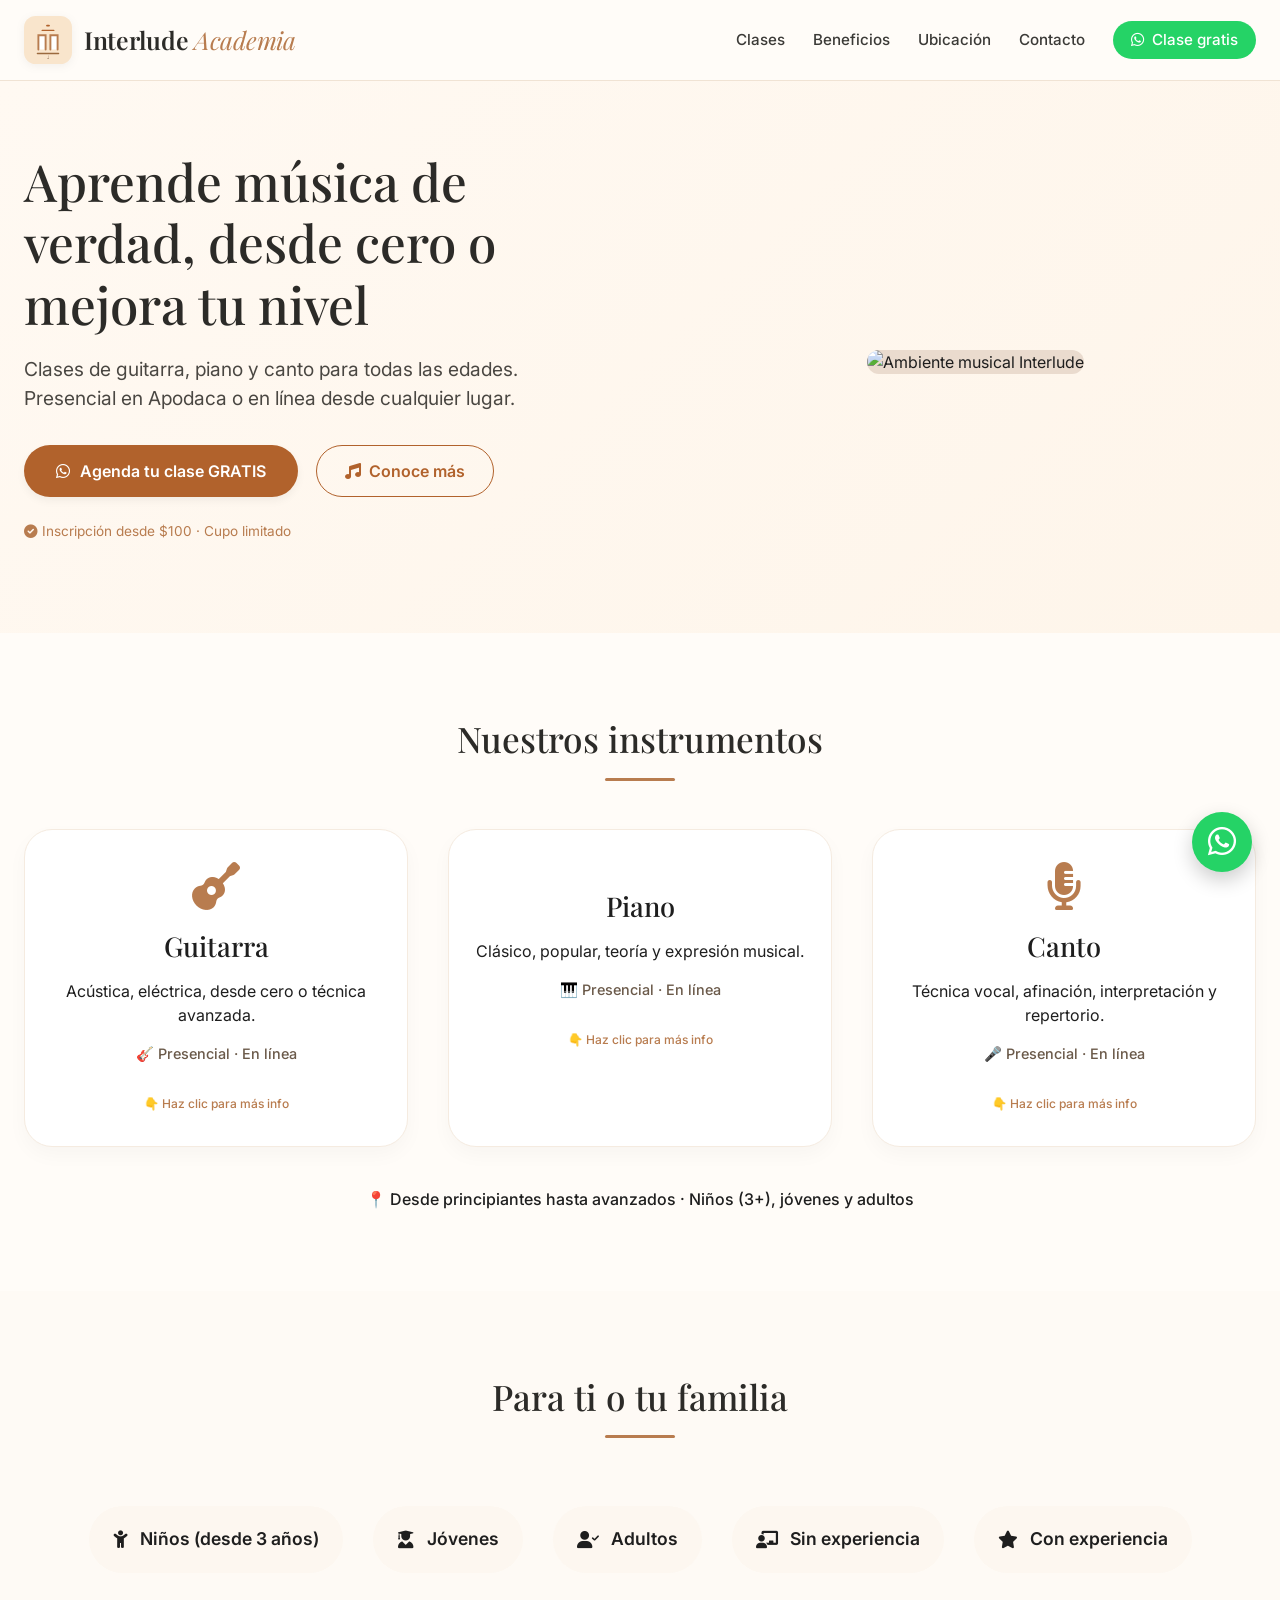
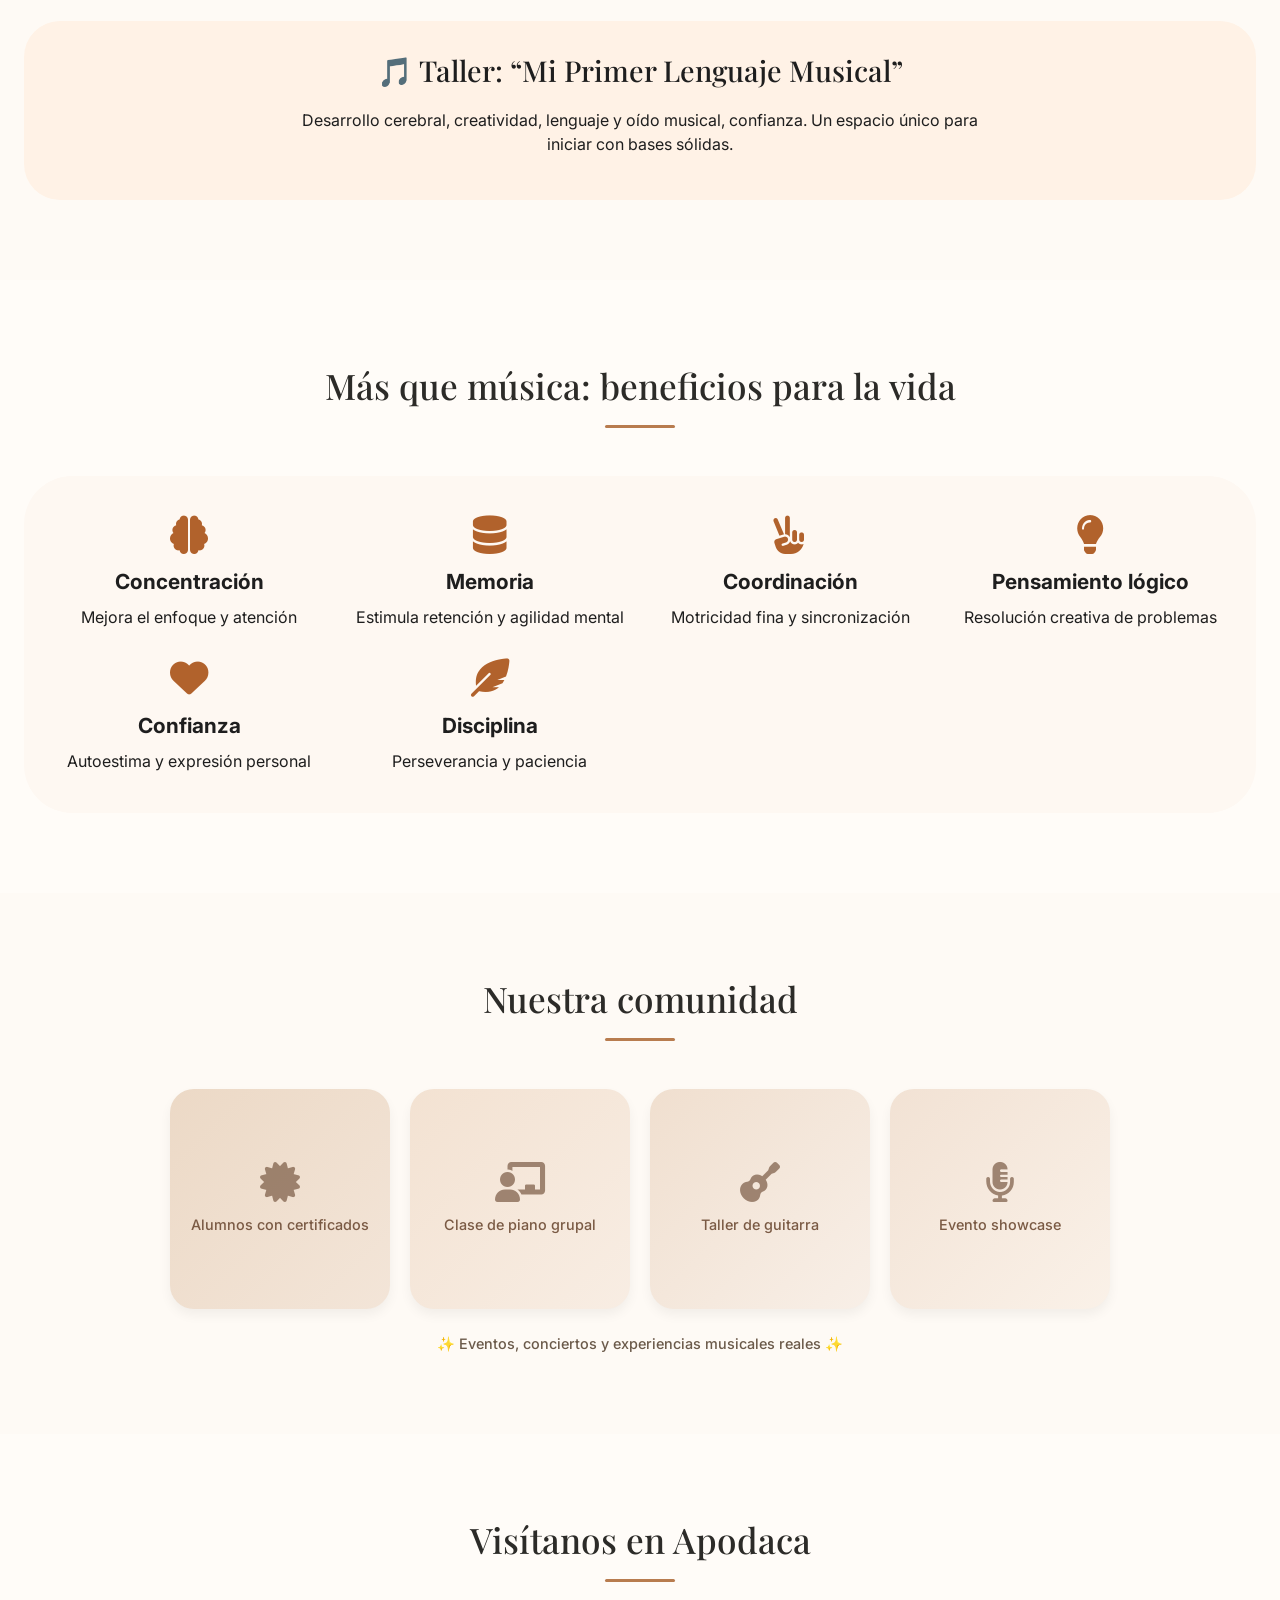
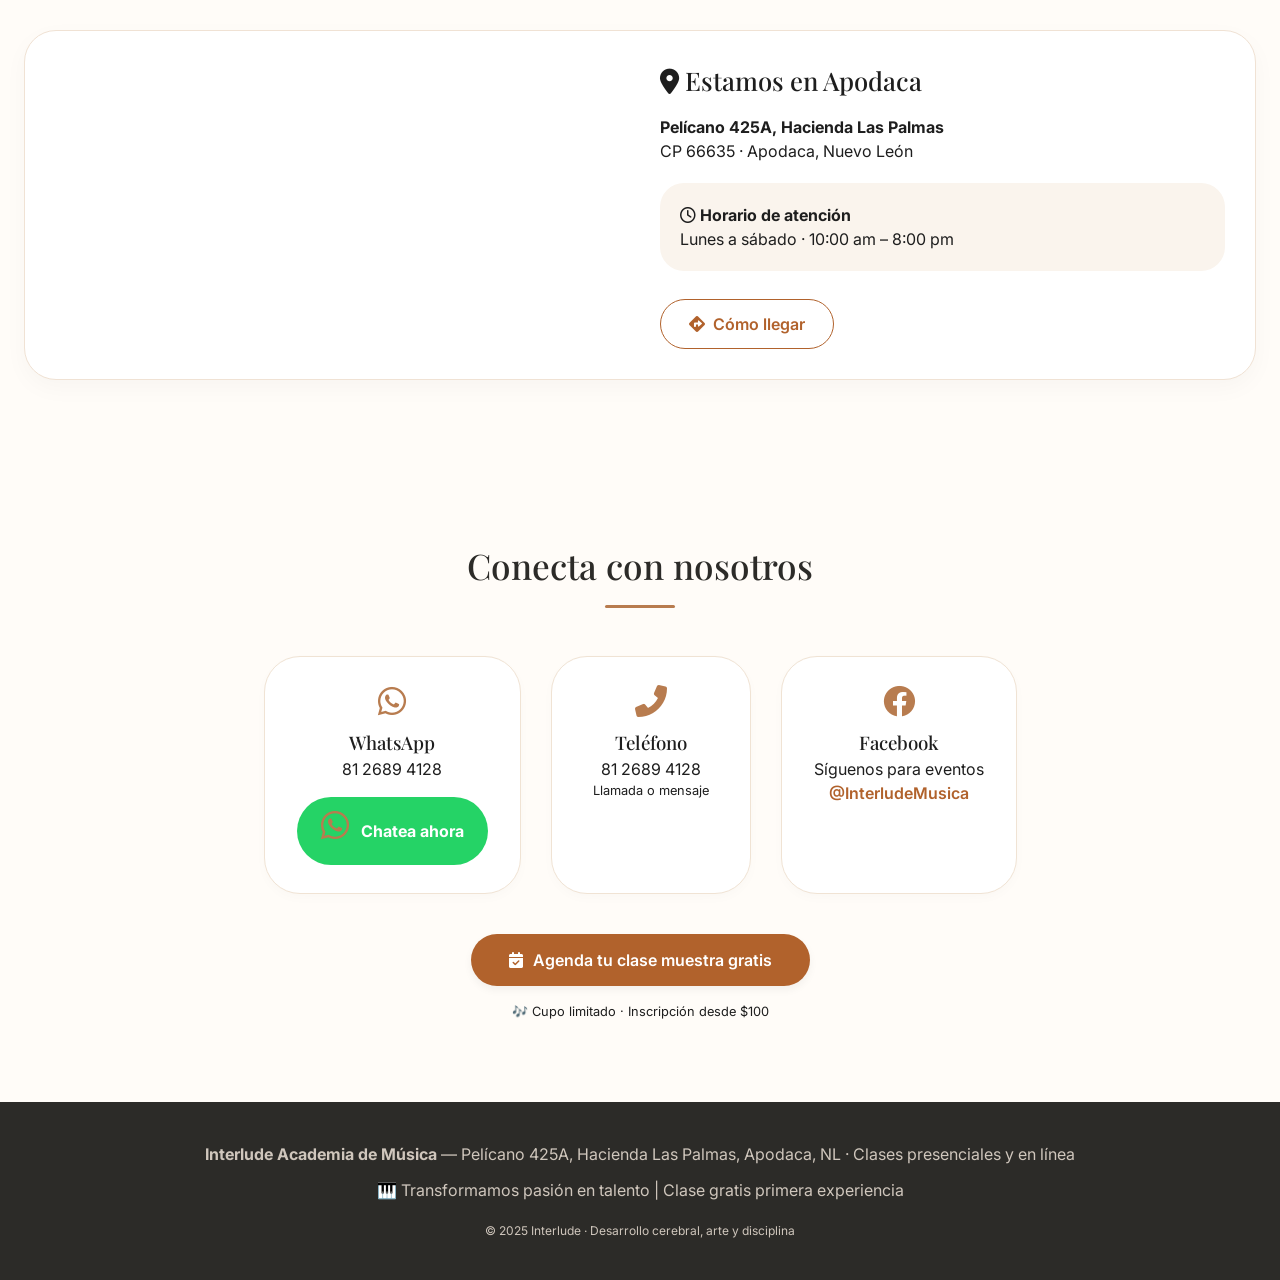
==== index.html @ 5c8a5a3d "Create index.html" ====
<!DOCTYPE html>
<html lang="es">
<head>
  <meta charset="UTF-8">
  <meta name="viewport" content="width=device-width, initial-scale=1.0, user-scalable=yes">
  <meta name="description" content="Clases de guitarra, piano y canto en Apodaca, NL. Presencial o en línea. Clase muestra gratis, inscripción desde $100. Para niños, jóvenes y adultos. ¡Agenda hoy!">
  <meta name="keywords" content="clases de música, guitarra, piano, canto, academia música Apodaca, Interlude, clase gratis">
  <meta name="author" content="Interlude Academia de Música">
  <title>Interlude Academia de Música | Clases de Guitarra, Piano y Canto en Apodaca</title>
  <!-- Google Fonts -->
  <link href="https://fonts.googleapis.com/css2?family=Inter:opsz,wght@14..32,300;14..32,400;14..32,500;14..32,600;14..32,700&family=Playfair+Display:ital,wght@0,400;0,500;0,600;1,400&display=swap" rel="stylesheet">
  <!-- Font Awesome 6 -->
  <link rel="stylesheet" href="https://cdnjs.cloudflare.com/ajax/libs/font-awesome/6.0.0-beta3/css/all.min.css">
  <style>
    * {
      margin: 0;
      padding: 0;
      box-sizing: border-box;
    }

    body {
      font-family: 'Inter', sans-serif;
      background-color: #fffcf8;
      color: #1e1e1e;
      line-height: 1.5;
      scroll-behavior: smooth;
    }

    h1, h2, h3, .logo-text {
      font-family: 'Playfair Display', serif;
      font-weight: 500;
    }

    .container {
      max-width: 1280px;
      margin: 0 auto;
      padding: 0 24px;
    }

    .navbar {
      background: rgba(255, 252, 248, 0.96);
      backdrop-filter: blur(6px);
      padding: 16px 0;
      position: sticky;
      top: 0;
      z-index: 100;
      border-bottom: 1px solid #f0e3d4;
    }

    .nav-flex {
      display: flex;
      justify-content: space-between;
      align-items: center;
      flex-wrap: wrap;
      gap: 16px;
    }

    .logo-area {
      display: flex;
      align-items: center;
      gap: 12px;
    }

    .logo-svg {
      width: 48px;
      height: 48px;
      filter: drop-shadow(0 2px 4px rgba(0,0,0,0.05));
    }

    .logo-text {
      font-size: 1.55rem;
      font-weight: 600;
      letter-spacing: -0.3px;
      color: #2c2b28;
    }

    .logo-text span {
      font-weight: 400;
      font-style: italic;
      color: #b87c4f;
    }

    .nav-links {
      display: flex;
      gap: 28px;
      align-items: center;
      flex-wrap: wrap;
    }

    .nav-links a {
      text-decoration: none;
      font-weight: 500;
      color: #3b3a37;
      transition: color 0.2s;
      font-size: 0.95rem;
    }

    .nav-links a:hover {
      color: #b1622c;
    }

    .btn-wa-nav {
      background: #25D366;
      color: white !important;
      padding: 8px 18px;
      border-radius: 40px;
      display: inline-flex;
      align-items: center;
      gap: 8px;
      font-weight: 600;
      transition: background 0.2s;
    }

    .btn-wa-nav:hover {
      background: #1da955;
    }

    .btn-primary {
      background-color: #b1622c;
      color: white;
      border: none;
      padding: 14px 32px;
      border-radius: 40px;
      font-weight: 600;
      font-size: 1rem;
      cursor: pointer;
      transition: all 0.2s ease;
      display: inline-flex;
      align-items: center;
      gap: 10px;
      text-decoration: none;
      font-family: inherit;
      box-shadow: 0 4px 8px rgba(0,0,0,0.05);
    }

    .btn-primary:hover {
      background-color: #8e4c1f;
      transform: translateY(-2px);
      box-shadow: 0 12px 20px -10px rgba(177,98,44,0.3);
    }

    .btn-outline {
      background: transparent;
      border: 1.5px solid #b1622c;
      color: #b1622c;
      padding: 12px 28px;
      border-radius: 40px;
      font-weight: 600;
      transition: all 0.2s;
      text-decoration: none;
      display: inline-flex;
      align-items: center;
      gap: 8px;
    }

    .btn-outline:hover {
      background: #b1622c10;
      border-color: #8e4c1f;
      color: #8e4c1f;
    }

    .hero {
      padding: 70px 0 60px;
      background: linear-gradient(135deg, #fff9f2 0%, #fef5ea 100%);
    }

    .hero-grid {
      display: flex;
      flex-wrap: wrap;
      align-items: center;
      gap: 48px;
    }

    .hero-content {
      flex: 1;
    }

    .hero-content h1 {
      font-size: 3.2rem;
      line-height: 1.2;
      color: #2c2b28;
      margin-bottom: 20px;
    }

    .hero-content p {
      font-size: 1.2rem;
      color: #4a4742;
      margin-bottom: 32px;
      max-width: 550px;
    }

    .hero-buttons {
      display: flex;
      flex-wrap: wrap;
      gap: 18px;
    }

    .hero-image {
      flex: 0.9;
      text-align: center;
    }

    .hero-image img {
      max-width: 100%;
      border-radius: 32px;
      box-shadow: 0 20px 35px -12px rgba(0,0,0,0.1);
    }

    section {
      padding: 80px 0;
    }

    .section-title {
      text-align: center;
      font-size: 2.2rem;
      margin-bottom: 48px;
      color: #2c2b28;
      position: relative;
      display: inline-block;
      width: 100%;
    }

    .section-title:after {
      content: '';
      display: block;
      width: 70px;
      height: 3px;
      background: #b87c4f;
      margin: 12px auto 0;
      border-radius: 4px;
    }

    /* Servicios cards con interactividad */
    .services-grid {
      display: flex;
      flex-wrap: wrap;
      justify-content: center;
      gap: 40px;
    }

    .service-card {
      background: white;
      border-radius: 28px;
      padding: 32px 24px;
      text-align: center;
      flex: 1;
      min-width: 260px;
      box-shadow: 0 8px 20px rgba(0,0,0,0.03);
      transition: all 0.3s ease;
      border: 1px solid #f5ebe0;
      cursor: pointer;
      position: relative;
    }

    .service-card:hover {
      transform: translateY(-6px);
      box-shadow: 0 20px 30px -12px rgba(0,0,0,0.1);
      border-color: #e2cfbc;
    }

    .service-card i {
      font-size: 3rem;
      color: #b87c4f;
      margin-bottom: 16px;
      transition: transform 0.2s;
    }

    .service-card h3 {
      font-size: 1.7rem;
      margin-bottom: 12px;
    }

    .modalidad {
      margin-top: 16px;
      font-size: 0.9rem;
      color: #6b5a4a;
      font-weight: 500;
    }

    /* Expandible adicional */
    .service-expand {
      max-height: 0;
      overflow: hidden;
      transition: max-height 0.5s cubic-bezier(0.33, 1, 0.68, 1);
      background: #fefaf5;
      margin-top: 18px;
      border-radius: 20px;
      text-align: left;
    }

    .service-card.active .service-expand {
      max-height: 280px; /* suficiente para contenido */
    }

    .expand-content {
      padding: 20px 18px;
      border-top: 1px solid #f0e2d4;
    }

    .expand-content p {
      margin-bottom: 10px;
      font-size: 0.9rem;
      color: #4a4238;
      display: flex;
      align-items: center;
      gap: 10px;
    }

    .expand-content i {
      font-size: 1rem;
      color: #b87c4f;
      margin: 0;
    }

    .expand-content strong {
      color: #b1622c;
    }

    .card-indicator {
      margin-top: 12px;
      font-size: 0.75rem;
      color: #b87c4f;
      display: inline-block;
      font-weight: 500;
    }

    .audience-grid {
      display: flex;
      flex-wrap: wrap;
      justify-content: center;
      gap: 30px;
      margin-top: 20px;
    }

    .audience-item {
      background: #fdf7f0;
      padding: 20px 24px;
      border-radius: 60px;
      font-weight: 600;
      display: inline-flex;
      align-items: center;
      gap: 12px;
      font-size: 1.1rem;
    }

    .benefits-grid {
      display: grid;
      grid-template-columns: repeat(auto-fit, minmax(220px, 1fr));
      gap: 30px;
      background: #fef8f2;
      padding: 40px 30px;
      border-radius: 48px;
    }

    .benefit {
      text-align: center;
    }
    .benefit i {
      font-size: 2.4rem;
      color: #b1622c;
      margin-bottom: 12px;
    }
    .benefit h4 {
      font-size: 1.3rem;
      margin-bottom: 8px;
    }

    .gallery-grid {
      display: flex;
      flex-wrap: wrap;
      gap: 20px;
      justify-content: center;
    }
    .gallery-item {
      width: 220px;
      height: 220px;
      background: #e7d9ce;
      border-radius: 24px;
      display: flex;
      align-items: center;
      justify-content: center;
      font-size: 0.9rem;
      color: #7a5a44;
      font-weight: 500;
      text-align: center;
      flex-direction: column;
      gap: 12px;
      background-size: cover;
      background-position: center;
      box-shadow: 0 6px 12px rgba(0,0,0,0.05);
      transition: transform 0.2s;
    }
    .gallery-item i {
      font-size: 2.5rem;
      opacity: 0.7;
    }
    .gallery-item:hover {
      transform: scale(1.02);
    }

    .info-row {
      display: flex;
      flex-wrap: wrap;
      gap: 40px;
      background: white;
      border-radius: 32px;
      padding: 30px;
      box-shadow: 0 8px 24px rgba(0,0,0,0.03);
      border: 1px solid #f0e2d4;
    }
    .info-map {
      flex: 1;
      min-width: 240px;
    }
    .info-map iframe {
      width: 100%;
      border-radius: 20px;
      height: 260px;
      border: 0;
    }
    .info-details {
      flex: 1;
    }
    .info-details h3 {
      font-size: 1.6rem;
      margin-bottom: 16px;
    }
    .horario-simple {
      background: #faf4ed;
      padding: 20px;
      border-radius: 24px;
      margin: 20px 0;
    }

    .contact-flex {
      display: flex;
      flex-wrap: wrap;
      justify-content: center;
      gap: 30px;
      text-align: center;
    }
    .contact-card {
      background: white;
      border-radius: 36px;
      padding: 28px 32px;
      min-width: 200px;
      box-shadow: 0 4px 12px rgba(0,0,0,0.02);
      border: 1px solid #f0e3d4;
    }
    .contact-card i {
      font-size: 2rem;
      color: #b87c4f;
      margin-bottom: 12px;
    }
    .whatsapp-btn-large {
      background: #25D366;
      padding: 12px 24px;
      border-radius: 60px;
      color: white;
      text-decoration: none;
      font-weight: bold;
      display: inline-flex;
      align-items: center;
      gap: 12px;
      margin-top: 16px;
    }

    footer {
      background: #2c2b28;
      color: #cfc6bc;
      padding: 40px 0;
      text-align: center;
    }

    .floating-wa {
      position: fixed;
      bottom: 28px;
      right: 28px;
      background: #25D366;
      width: 60px;
      height: 60px;
      border-radius: 50%;
      display: flex;
      align-items: center;
      justify-content: center;
      box-shadow: 0 8px 20px rgba(0,0,0,0.2);
      z-index: 99;
      transition: all 0.2s;
    }
    .floating-wa a {
      color: white;
      font-size: 2rem;
    }
    .floating-wa:hover {
      transform: scale(1.07);
    }

    @media (max-width: 768px) {
      .hero-content h1 { font-size: 2.4rem; }
      .nav-flex { flex-direction: column; }
      .nav-links { justify-content: center; }
      .section-title { font-size: 1.9rem; }
      .hero-grid { flex-direction: column-reverse; }
      .service-card.active .service-expand {
        max-height: 340px;
      }
    }
  </style>
</head>
<body>

<div class="navbar">
  <div class="container nav-flex">
    <div class="logo-area">
      <svg class="logo-svg" viewBox="0 0 100 100" fill="none" xmlns="http://www.w3.org/2000/svg">
        <rect width="100" height="100" rx="24" fill="#F9E5CC" />
        <path d="M30 70 L30 40 L45 40 L45 70 M55 70 L55 40 L70 40 L70 70" stroke="#B87C4F" stroke-width="4" stroke-linecap="round" fill="white" />
        <path d="M38 30 L62 30" stroke="#B1622C" stroke-width="3" stroke-linecap="round" />
        <path d="M48 20 L52 20" stroke="#B1622C" stroke-width="4" stroke-linecap="round" />
        <path d="M72 78 L28 78" stroke="#9B6A3E" stroke-width="3" stroke-linecap="round" />
        <text x="50" y="90" font-size="10" text-anchor="middle" fill="#7A5437" font-family="monospace">♩</text>
      </svg>
      <div class="logo-text">Interlude <span>Academia</span></div>
    </div>
    <div class="nav-links">
      <a href="#servicios">Clases</a>
      <a href="#beneficios">Beneficios</a>
      <a href="#ubicacion">Ubicación</a>
      <a href="#contacto">Contacto</a>
      <a href="https://wa.me/5218126894128?text=Hola%2C%20quisiera%20agendar%20mi%20clase%20muestra%20gratis" class="btn-wa-nav" target="_blank"><i class="fab fa-whatsapp"></i> Clase gratis</a>
    </div>
  </div>
</div>

<section class="hero">
  <div class="container hero-grid">
    <div class="hero-content">
      <h1>Aprende música de verdad, desde cero o mejora tu nivel</h1>
      <p>Clases de guitarra, piano y canto para todas las edades. Presencial en Apodaca o en línea desde cualquier lugar.</p>
      <div class="hero-buttons">
        <a href="https://wa.me/5218126894128?text=Hola%2C%20quisiera%20agendar%20mi%20clase%20muestra%20gratis" class="btn-primary" target="_blank"><i class="fab fa-whatsapp"></i> Agenda tu clase GRATIS</a>
        <a href="#servicios" class="btn-outline"><i class="fas fa-music"></i> Conoce más</a>
      </div>
      <p style="margin-top: 24px; font-size: 0.85rem; color: #b87c4f;"><i class="fas fa-check-circle"></i> Inscripción desde $100 · Cupo limitado</p>
    </div>
    <div class="hero-image">
      <img src="https://placehold.co/600x400/F5E6D6/B87C4F?text=🎹+Piano+y+Guitarra+🎸&font=playfair" alt="Ambiente musical Interlude" style="background:#EADBCE;">
    </div>
  </div>
</section>

<section id="servicios">
  <div class="container">
    <h2 class="section-title">Nuestros instrumentos</h2>
    <div class="services-grid">
      <!-- Guitarra card interactiva -->
      <div class="service-card" onclick="toggleCard(this)">
        <i class="fas fa-guitar"></i>
        <h3>Guitarra</h3>
        <p>Acústica, eléctrica, desde cero o técnica avanzada.</p>
        <div class="modalidad">🎸 Presencial · En línea</div>
        <div class="service-expand">
          <div class="expand-content">
            <p><i class="fas fa-music"></i> <strong>Niveles:</strong> Principiantes, intermedios y avanzados</p>
            <p><i class="fas fa-guitar"></i> <strong>Estilos:</strong> Rock, pop, clásica, blues, flamenco</p>
            <p><i class="fas fa-clock"></i> <strong>Duración:</strong> Clases de 45 min o 1 hr</p>
            <p><i class="fas fa-child"></i> <strong>Desde:</strong> Niños desde 6 años y adultos sin límite</p>
            <p><i class="fas fa-star"></i> Aprende acordes, escalas, improvisación y técnica</p>
          </div>
        </div>
        <div class="card-indicator">👇 Haz clic para más info</div>
      </div>

      <!-- Piano card interactiva -->
      <div class="service-card" onclick="toggleCard(this)">
        <i class="fas fa-piano"></i>
        <h3>Piano</h3>
        <p>Clásico, popular, teoría y expresión musical.</p>
        <div class="modalidad">🎹 Presencial · En línea</div>
        <div class="service-expand">
          <div class="expand-content">
            <p><i class="fas fa-brain"></i> <strong>Beneficio clave:</strong> Desarrollo cognitivo y coordinación</p>
            <p><i class="fas fa-music"></i> <strong>Repertorio:</strong> Música clásica, pop, bandas sonoras</p>
            <p><i class="fas fa-hand-peace"></i> <strong>Aprende:</strong> Lectura de partituras, acordes, armonía</p>
            <p><i class="fas fa-clock"></i> Clases personalizadas: 1 vez por semana o intensivo</p>
            <p><i class="fas fa-graduation-cap"></i> Preparación para exámenes y certificación</p>
          </div>
        </div>
        <div class="card-indicator">👇 Haz clic para más info</div>
      </div>

      <!-- Canto card interactiva -->
      <div class="service-card" onclick="toggleCard(this)">
        <i class="fas fa-microphone-alt"></i>
        <h3>Canto</h3>
        <p>Técnica vocal, afinación, interpretación y repertorio.</p>
        <div class="modalidad">🎤 Presencial · En línea</div>
        <div class="service-expand">
          <div class="expand-content">
            <p><i class="fas fa-lungs"></i> <strong>Técnica:</strong> Respiración diafragmática, proyección vocal</p>
            <p><i class="fas fa-star"></i> <strong>Géneros:</strong> Pop, rock, balada, música regional</p>
            <p><i class="fas fa-chart-line"></i> <strong>Objetivos:</strong> Afinación, seguridad al cantar, expresión</p>
            <p><i class="fas fa-users"></i> Clases individuales o en grupo reducido</p>
            <p><i class="fas fa-calendar-alt"></i> Horarios flexibles, incluye práctica de escenario</p>
          </div>
        </div>
        <div class="card-indicator">👇 Haz clic para más info</div>
      </div>
    </div>
    <p style="text-align:center; margin-top: 40px; font-weight:500;">📍 Desde principiantes hasta avanzados · Niños (3+), jóvenes y adultos</p>
  </div>
</section>

<section style="background: #FEFAF5;">
  <div class="container">
    <h2 class="section-title">Para ti o tu familia</h2>
    <div class="audience-grid">
      <div class="audience-item"><i class="fas fa-child"></i> Niños (desde 3 años)</div>
      <div class="audience-item"><i class="fas fa-user-graduate"></i> Jóvenes</div>
      <div class="audience-item"><i class="fas fa-user-check"></i> Adultos</div>
      <div class="audience-item"><i class="fas fa-chalkboard-user"></i> Sin experiencia</div>
      <div class="audience-item"><i class="fas fa-star"></i> Con experiencia</div>
    </div>
    <div style="background:#FFF2E6; border-radius: 36px; margin-top: 48px; padding: 28px 32px; text-align:center;">
      <h3 style="font-size: 1.8rem; font-family: 'Playfair Display';">🎵 Taller: “Mi Primer Lenguaje Musical”</h3>
      <p style="max-width:700px; margin: 16px auto;">Desarrollo cerebral, creatividad, lenguaje y oído musical, confianza. Un espacio único para iniciar con bases sólidas.</p>
    </div>
  </div>
</section>

<section id="beneficios">
  <div class="container">
    <h2 class="section-title">Más que música: beneficios para la vida</h2>
    <div class="benefits-grid">
      <div class="benefit"><i class="fas fa-brain"></i><h4>Concentración</h4><p>Mejora el enfoque y atención</p></div>
      <div class="benefit"><i class="fas fa-database"></i><h4>Memoria</h4><p>Estimula retención y agilidad mental</p></div>
      <div class="benefit"><i class="fas fa-hand-peace"></i><h4>Coordinación</h4><p>Motricidad fina y sincronización</p></div>
      <div class="benefit"><i class="fas fa-lightbulb"></i><h4>Pensamiento lógico</h4><p>Resolución creativa de problemas</p></div>
      <div class="benefit"><i class="fas fa-heart"></i><h4>Confianza</h4><p>Autoestima y expresión personal</p></div>
      <div class="benefit"><i class="fas fa-feather-alt"></i><h4>Disciplina</h4><p>Perseverancia y paciencia</p></div>
    </div>
  </div>
</section>

<section style="background:#FEFAF5;">
  <div class="container">
    <h2 class="section-title">Nuestra comunidad</h2>
    <div class="gallery-grid">
      <div class="gallery-item" style="background-image: linear-gradient(135deg, #ecd9c6, #f3e5d8);"><i class="fas fa-certificate fa-3x"></i> Alumnos con certificados</div>
      <div class="gallery-item" style="background-image: linear-gradient(135deg, #f3e2d2, #f8ede3);"><i class="fas fa-chalkboard-user fa-3x"></i> Clase de piano grupal</div>
      <div class="gallery-item" style="background-image: linear-gradient(135deg, #f0dfcf, #f8efe7);"><i class="fas fa-guitar fa-3x"></i> Taller de guitarra</div>
      <div class="gallery-item" style="background-image: linear-gradient(135deg, #f2e2d4, #faf1e8);"><i class="fas fa-microphone-alt fa-3x"></i> Evento showcase</div>
    </div>
    <p class="modalidad" style="text-align:center; margin-top: 24px;">✨ Eventos, conciertos y experiencias musicales reales ✨</p>
  </div>
</section>

<section id="ubicacion">
  <div class="container">
    <h2 class="section-title">Visítanos en Apodaca</h2>
    <div class="info-row">
      <div class="info-map">
        <iframe src="https://maps.google.com/maps?q=Pel%C3%ADcano+425A,+Hacienda+Las+Palmas,+Apodaca,+Nuevo+Le%C3%B3n&t=&z=15&ie=UTF8&iwloc=&output=embed" allowfullscreen="" loading="lazy"></iframe>
      </div>
      <div class="info-details">
        <h3><i class="fas fa-map-marker-alt"></i> Estamos en Apodaca</h3>
        <p><strong>Pelícano 425A, Hacienda Las Palmas</strong><br>CP 66635 · Apodaca, Nuevo León</p>
        <div class="horario-simple">
          <i class="far fa-clock"></i> <strong>Horario de atención</strong><br>
          Lunes a sábado · 10:00 am – 8:00 pm
        </div>
        <a href="https://maps.google.com/?q=Pelícano+425A+Hacienda+Las+Palmas+Apodaca+Nuevo+León" target="_blank" class="btn-outline" style="margin-top: 8px;"><i class="fas fa-directions"></i> Cómo llegar</a>
      </div>
    </div>
  </div>
</section>

<section id="contacto">
  <div class="container">
    <h2 class="section-title">Conecta con nosotros</h2>
    <div class="contact-flex">
      <div class="contact-card">
        <i class="fab fa-whatsapp"></i>
        <h3>WhatsApp</h3>
        <p>81 2689 4128</p>
        <a href="https://wa.me/5218126894128?text=Hola%2C%20me%20interesa%20tomar%20una%20clase%20muestra%20gratis" target="_blank" class="whatsapp-btn-large"><i class="fab fa-whatsapp"></i> Chatea ahora</a>
      </div>
      <div class="contact-card">
        <i class="fas fa-phone-alt"></i>
        <h3>Teléfono</h3>
        <p>81 2689 4128</p>
        <p style="font-size: 0.8rem;">Llamada o mensaje</p>
      </div>
      <div class="contact-card">
        <i class="fab fa-facebook"></i>
        <h3>Facebook</h3>
        <p>Síguenos para eventos</p>
        <a href="#" style="color:#b1622c; text-decoration: none; font-weight: 600;">@InterludeMusica</a>
      </div>
    </div>
    <div style="text-align: center; margin-top: 40px;">
      <a href="https://wa.me/5218126894128?text=Hola%2C%20quiero%20aprovechar%20la%20clase%20muestra%20GRATIS" class="btn-primary" style="background:#b1622c; padding: 14px 38px;"><i class="fas fa-calendar-check"></i> Agenda tu clase muestra gratis</a>
      <p style="margin-top: 16px; font-size: 0.8rem;">🎶 Cupo limitado · Inscripción desde $100</p>
    </div>
  </div>
</section>

<footer>
  <div class="container">
    <p><strong>Interlude Academia de Música</strong> — Pelícano 425A, Hacienda Las Palmas, Apodaca, NL · Clases presenciales y en línea</p>
    <p style="margin-top: 12px;">🎹 Transformamos pasión en talento | Clase gratis primera experiencia</p>
    <p style="margin-top: 20px; font-size: 0.75rem;">&copy; 2025 Interlude · Desarrollo cerebral, arte y disciplina</p>
  </div>
</footer>

<div class="floating-wa">
  <a href="https://wa.me/5218126894128?text=Hola%2C%20quisiera%20agendar%20mi%20clase%20GRATIS%20en%20Interlude" target="_blank" aria-label="WhatsApp"><i class="fab fa-whatsapp"></i></a>
</div>

<script>
  function toggleCard(cardElement) {
    // Cierra los demás (opcional: para que solo uno quede abierto a la vez)
    const allCards = document.querySelectorAll('.service-card');
    allCards.forEach(card => {
      if (card !== cardElement && card.classList.contains('active')) {
        card.classList.remove('active');
      }
    });
    // Alterna el estado del card clickeado
    cardElement.classList.toggle('active');
  }
</script>

</body>
</html>
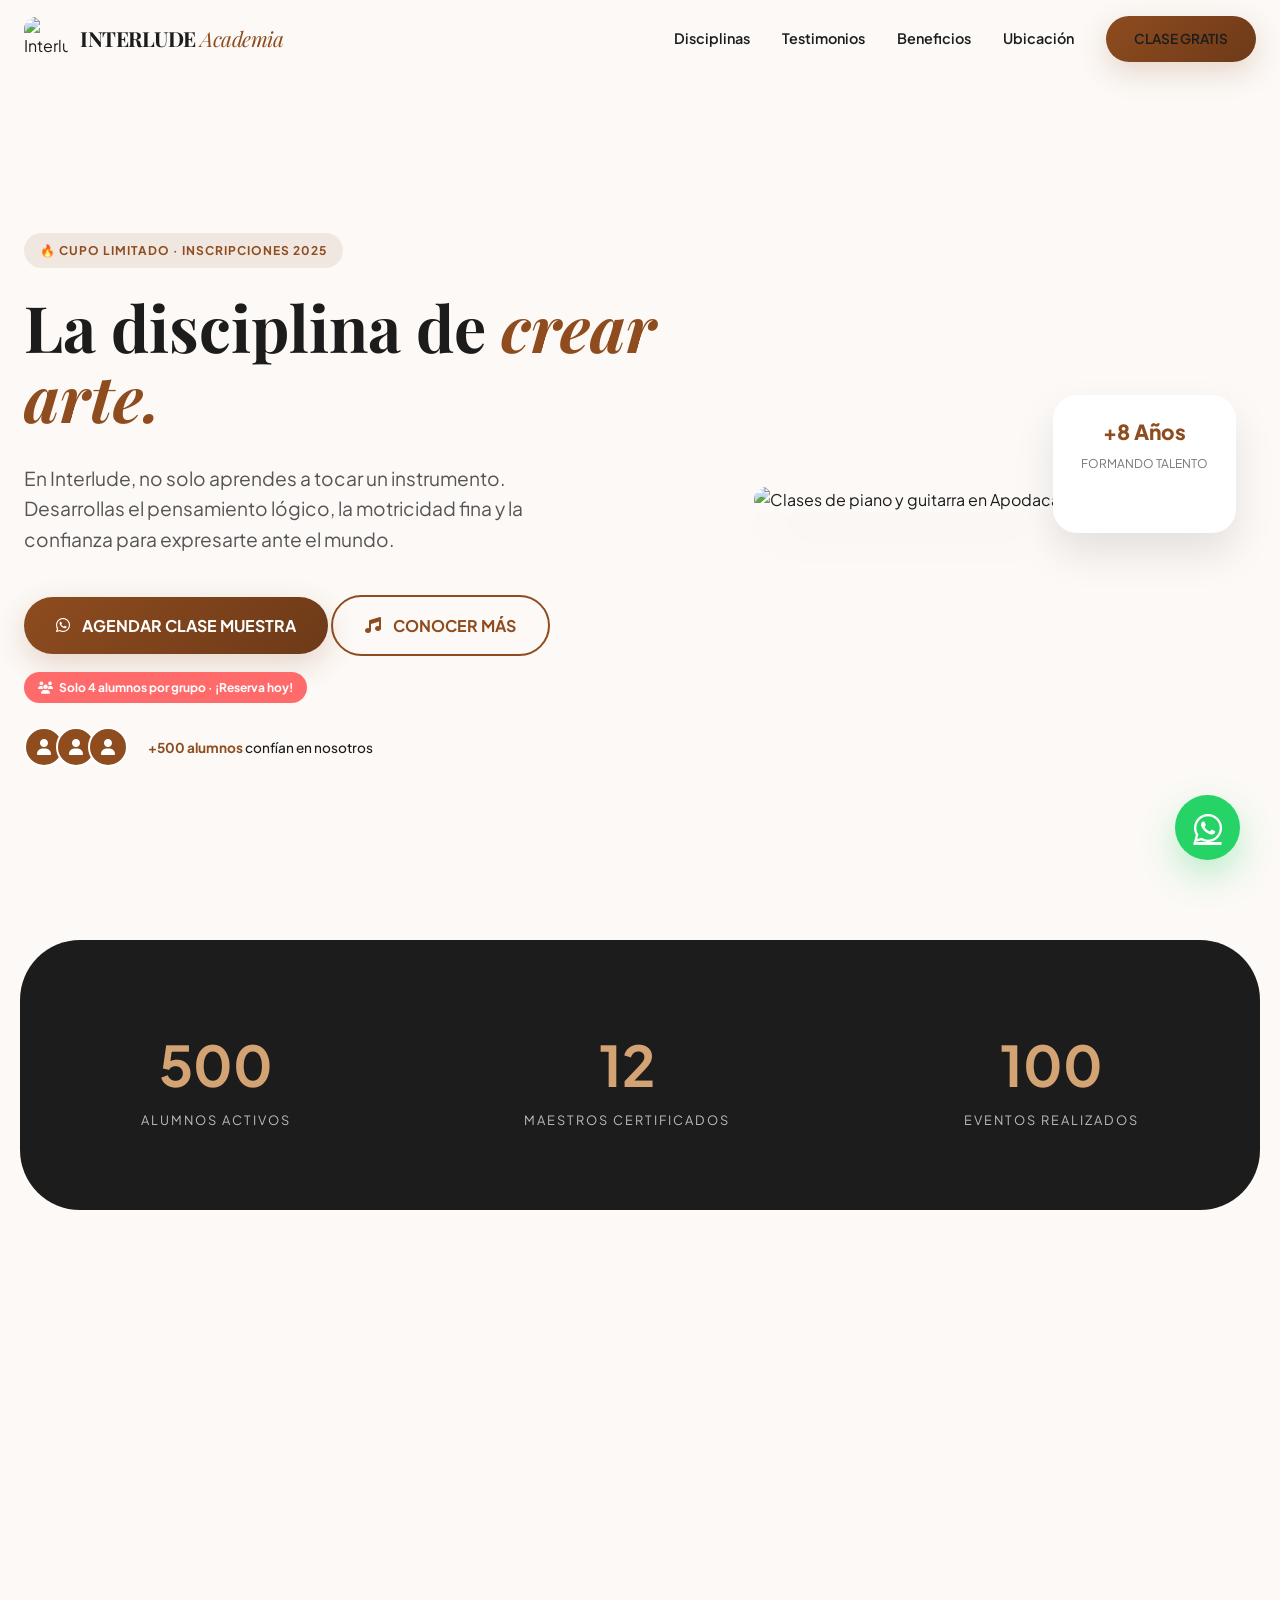
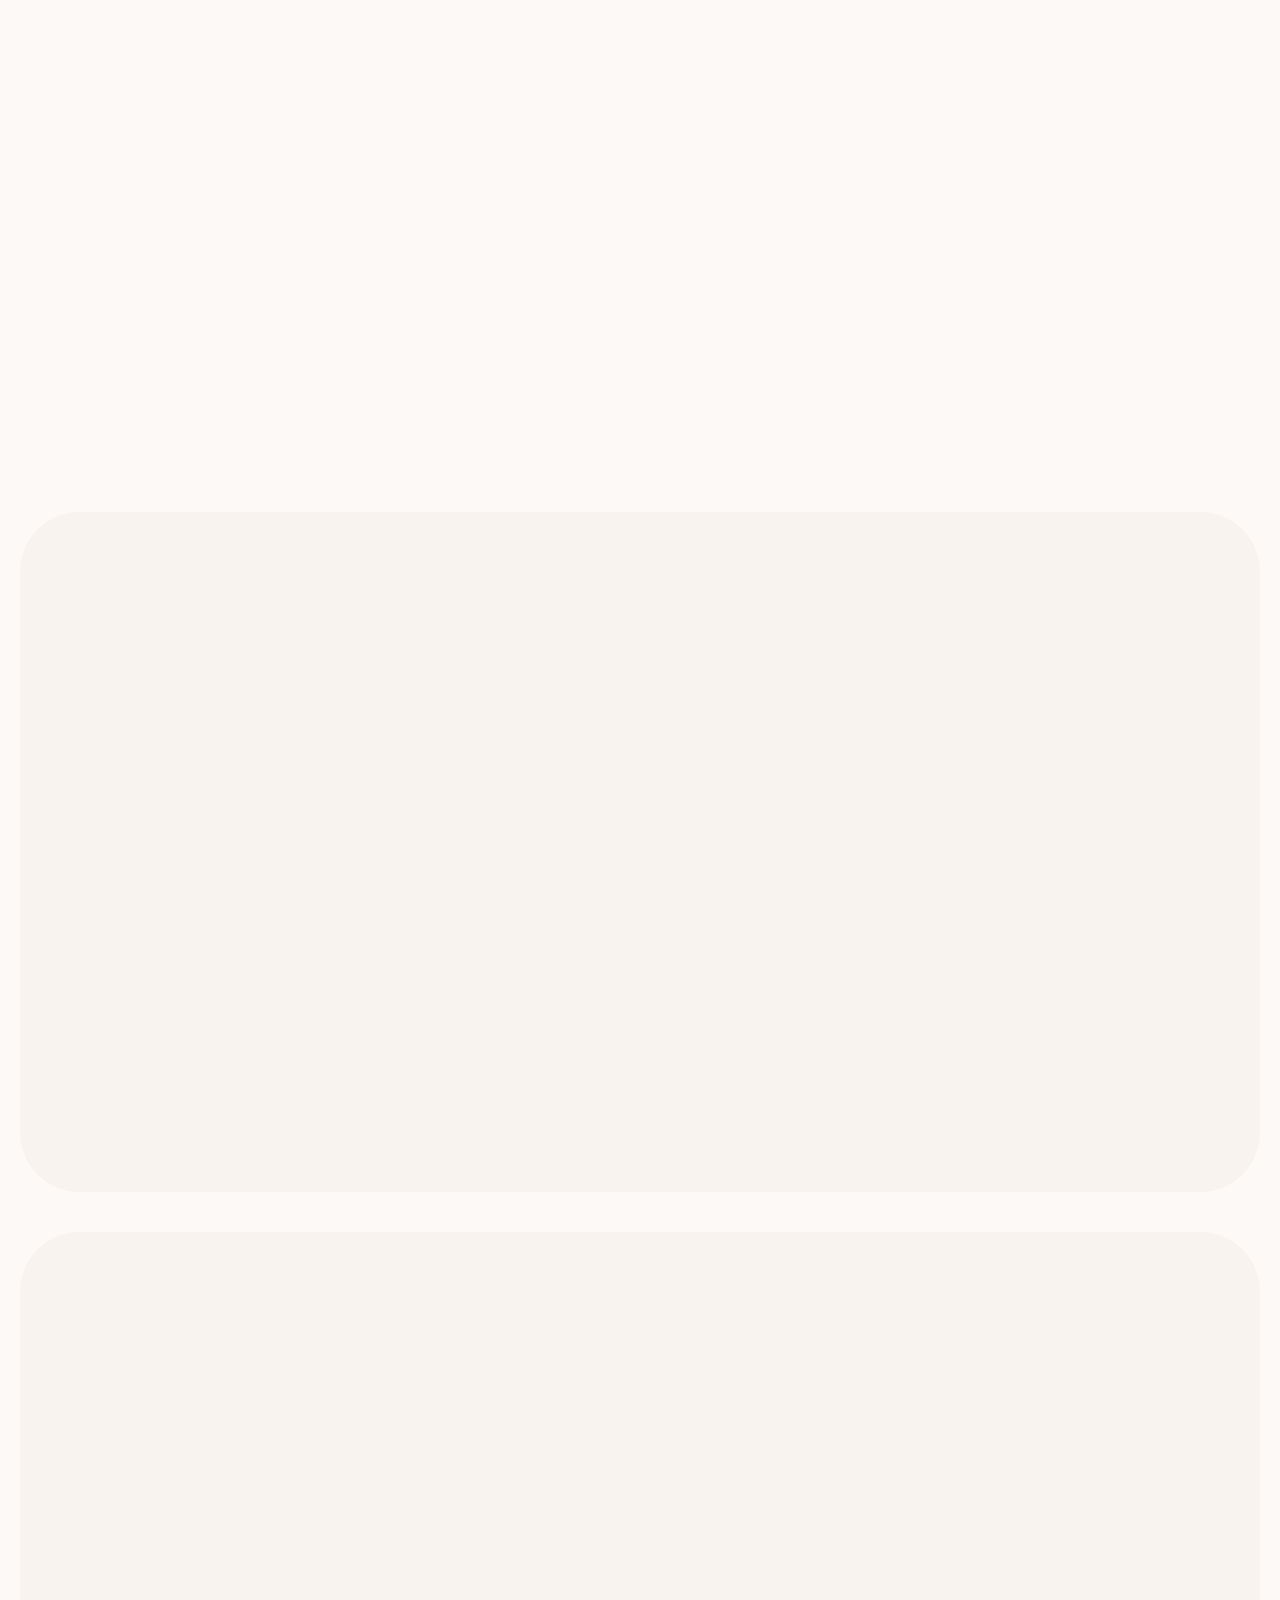
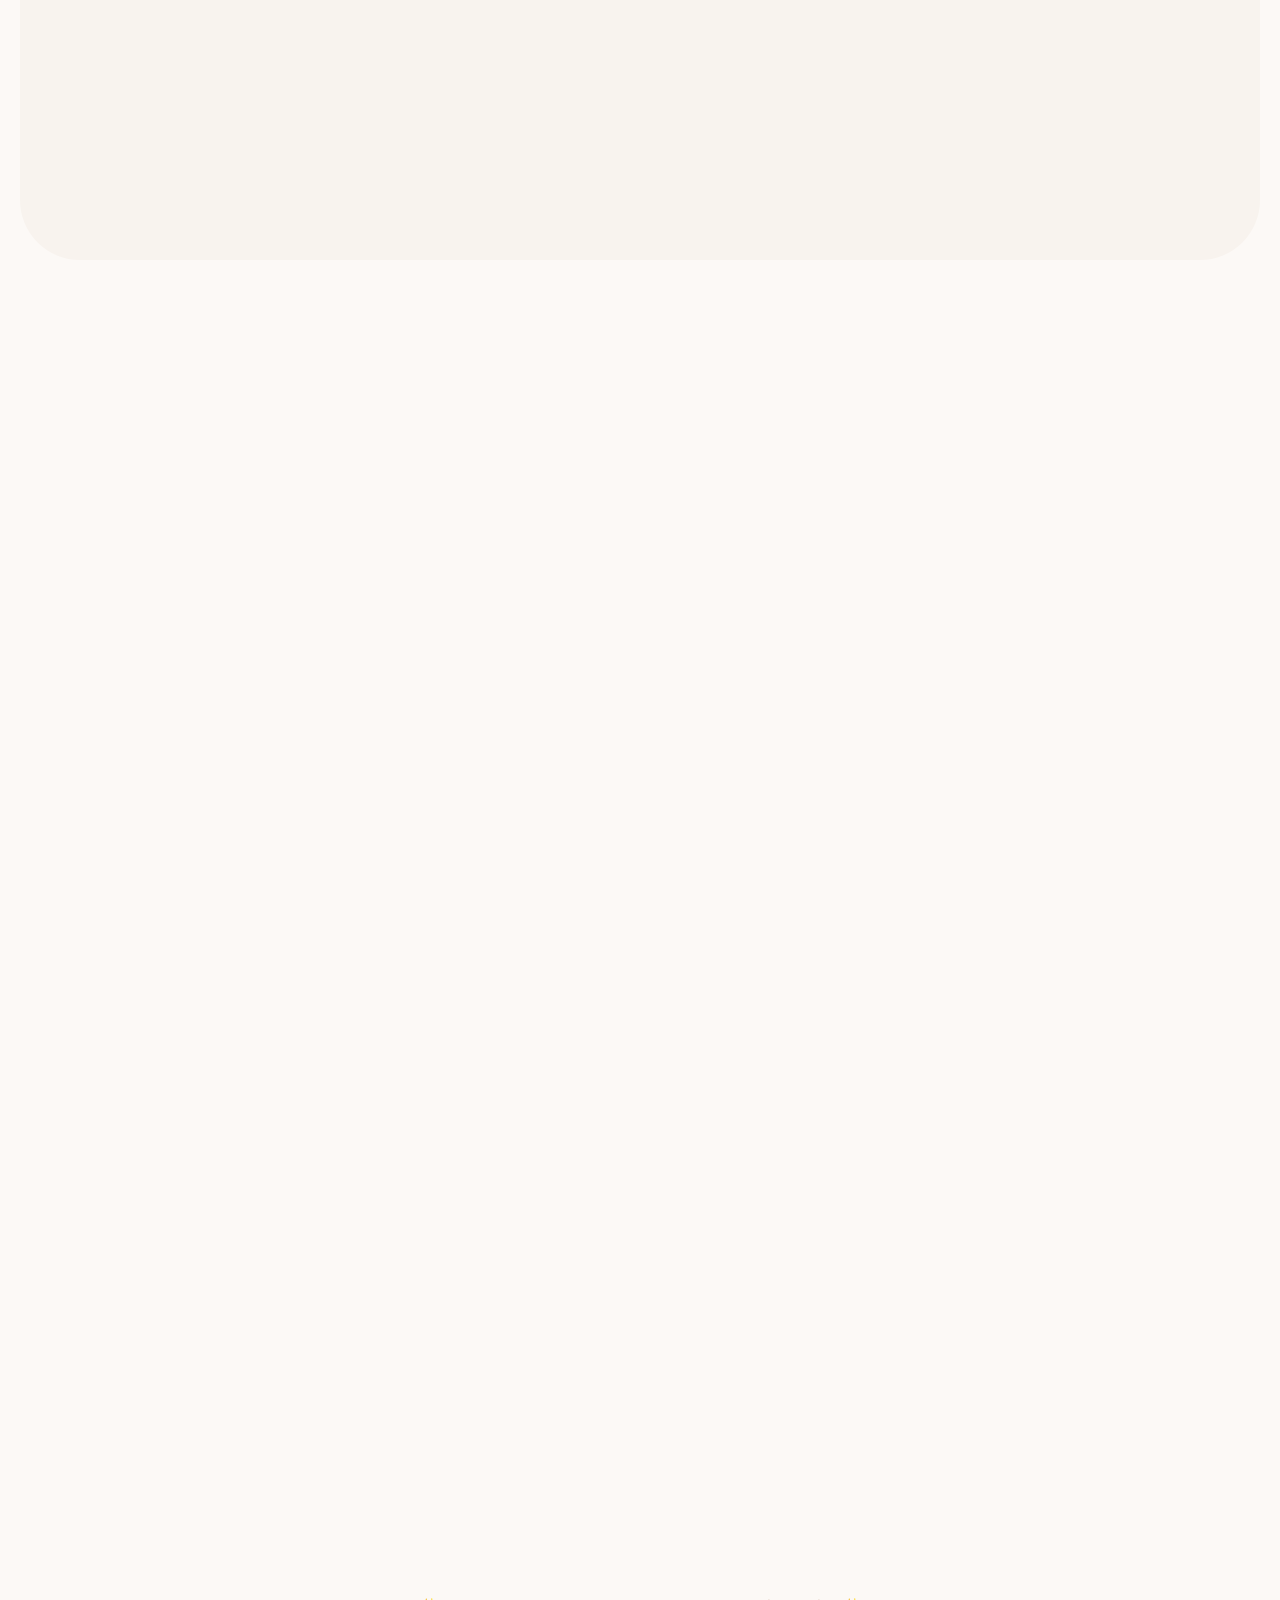
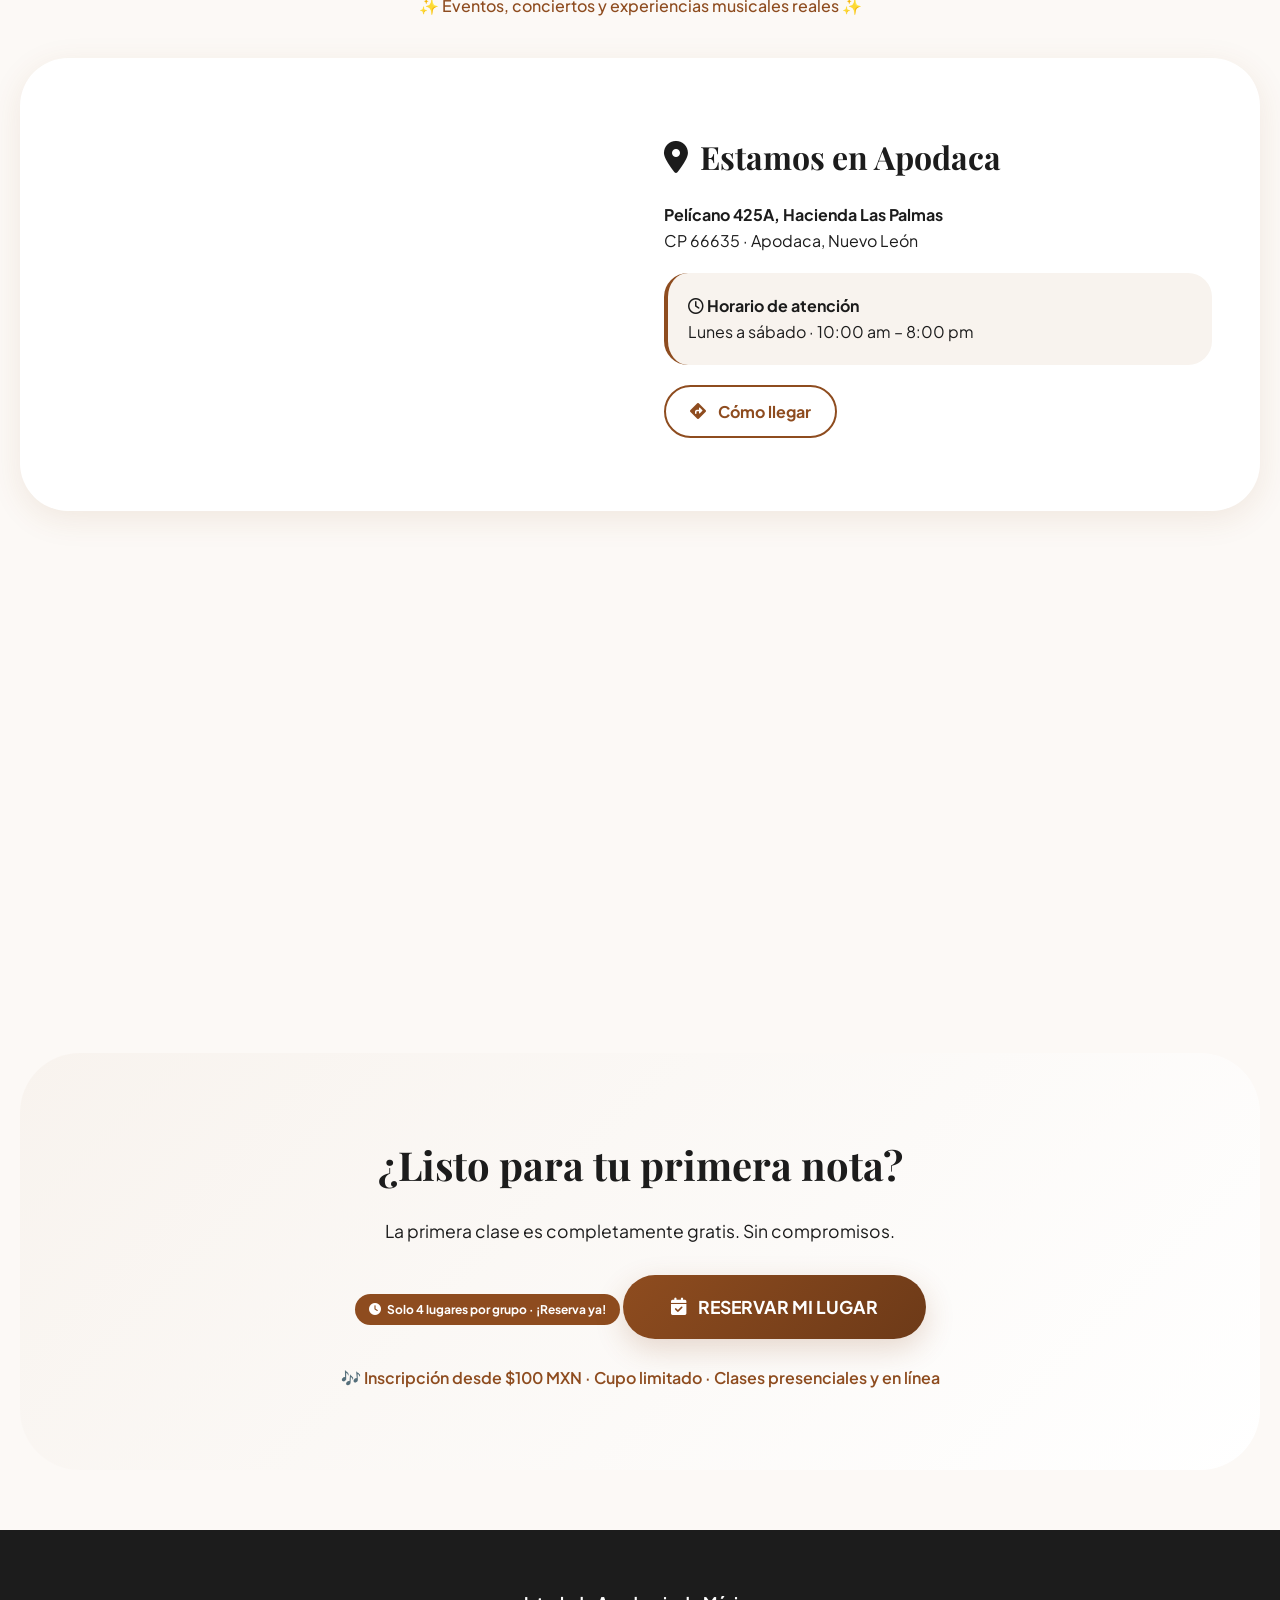
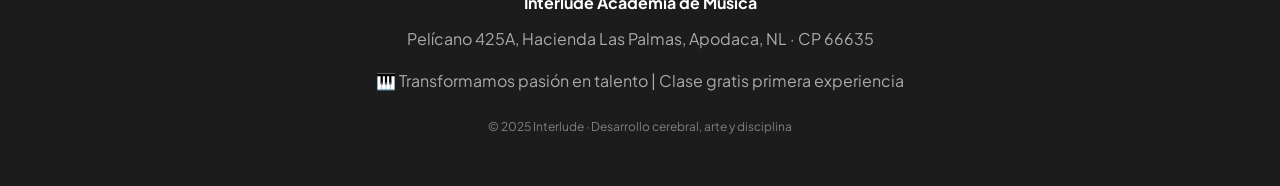
==== commit 9eae9250: "Update index.html" ====
--- a/index.html
+++ b/index.html
@@ -3,56 +3,114 @@
 <head>
   <meta charset="UTF-8">
   <meta name="viewport" content="width=device-width, initial-scale=1.0, user-scalable=yes">
-  <meta name="description" content="Clases de guitarra, piano y canto en Apodaca, NL. Presencial o en línea. Clase muestra gratis, inscripción desde $100. Para niños, jóvenes y adultos. ¡Agenda hoy!">
-  <meta name="keywords" content="clases de música, guitarra, piano, canto, academia música Apodaca, Interlude, clase gratis">
+  <meta name="description" content="Interlude Academia de Música en Apodaca. Clases de guitarra, piano y canto con metodología de alto rendimiento. Cupo limitado. ¡Clase muestra gratis!">
+  <meta name="keywords" content="clases de música Apodaca, clases de guitarra, clases de piano, clases de canto, academia música, Interlude">
   <meta name="author" content="Interlude Academia de Música">
-  <title>Interlude Academia de Música | Clases de Guitarra, Piano y Canto en Apodaca</title>
-  <!-- Google Fonts -->
-  <link href="https://fonts.googleapis.com/css2?family=Inter:opsz,wght@14..32,300;14..32,400;14..32,500;14..32,600;14..32,700&family=Playfair+Display:ital,wght@0,400;0,500;0,600;1,400&display=swap" rel="stylesheet">
-  <!-- Font Awesome 6 -->
-  <link rel="stylesheet" href="https://cdnjs.cloudflare.com/ajax/libs/font-awesome/6.0.0-beta3/css/all.min.css">
+  
+  <!-- Open Graph / Redes Sociales -->
+  <meta property="og:title" content="Interlude Academia | Clases de Música en Apodaca">
+  <meta property="og:description" content="Aprende guitarra, piano y canto con metodología de alto rendimiento. Grupos reducidos (máx. 4 personas). ¡Reserva tu clase gratis!">
+  <meta property="og:image" content="https://raw.githubusercontent.com/serviciosdigitalesmx/interlude-academia-de-musica/main/logo.png">
+  <meta property="og:image:width" content="1200">
+  <meta property="og:image:height" content="630">
+  <meta property="og:url" content="https://interludeacademia.com">
+  <meta property="og:type" content="website">
+  <meta property="og:locale" content="es_MX">
+  
+  <!-- Twitter Card -->
+  <meta name="twitter:card" content="summary_large_image">
+  <meta name="twitter:title" content="Interlude Academia | Clases de Música en Apodaca">
+  <meta name="twitter:description" content="Clases de guitarra, piano y canto. Grupos reducidos. ¡Clase muestra gratis!">
+  <meta name="twitter:image" content="https://raw.githubusercontent.com/serviciosdigitalesmx/interlude-academia-de-musica/main/logo.png">
+  
+  <title>Interlude Academia | Clases de Música en Apodaca - Guitarra, Piano y Canto</title>
+  
+  <!-- Fonts -->
+  <link rel="preconnect" href="https://fonts.googleapis.com">
+  <link href="https://fonts.googleapis.com/css2?family=Plus+Jakarta+Sans:wght@300;400;600;800&family=Playfair+Display:ital,wght@0,600;1,600&display=swap" rel="stylesheet">
+  
+  <!-- Icons -->
+  <link rel="stylesheet" href="https://cdnjs.cloudflare.com/ajax/libs/font-awesome/6.5.1/css/all.min.css">
+  
+  <!-- Scripts de Alto Rendimiento -->
+  <script src="https://cdnjs.cloudflare.com/ajax/libs/gsap/3.12.2/gsap.min.js"></script>
+  <script src="https://cdnjs.cloudflare.com/ajax/libs/gsap/3.12.2/ScrollTrigger.min.js"></script>
+  <script src="https://cdn.jsdelivr.net/npm/@studio-freight/lenis@1.0.42/dist/lenis.min.js"></script>
+
   <style>
-    * {
-      margin: 0;
-      padding: 0;
-      box-sizing: border-box;
-    }
-
+    :root {
+      --primary: #8E4C1F;
+      --primary-dark: #6D3A18;
+      --primary-light: #d4894f;
+      --secondary: #b87c4f;
+      --silk: #FCF9F6;
+      --charcoal: #1C1C1C;
+      --gold: #D4A373;
+      --glass: rgba(252, 249, 246, 0.95);
+      --shadow-soft: 0 8px 32px rgba(142, 76, 31, 0.1);
+      --shadow-heavy: 0 25px 50px -12px rgba(0, 0, 0, 0.25);
+    }
+
+    * { margin: 0; padding: 0; box-sizing: border-box; }
+    
+    html.lenis { height: auto; }
+    .lenis.lenis-smooth { scroll-behavior: auto !important; }
+    
     body {
-      font-family: 'Inter', sans-serif;
-      background-color: #fffcf8;
-      color: #1e1e1e;
-      line-height: 1.5;
-      scroll-behavior: smooth;
-    }
-
-    h1, h2, h3, .logo-text {
-      font-family: 'Playfair Display', serif;
-      font-weight: 500;
+      font-family: 'Plus Jakarta Sans', sans-serif;
+      background-color: var(--silk);
+      color: var(--charcoal);
+      line-height: 1.6;
+      overflow-x: hidden;
+    }
+
+    h1, h2, h3, .logo-text { font-family: 'Playfair Display', serif; }
+
+    /* --- WebGL Canvas (optimizado) --- */
+    #bg-canvas {
+      position: fixed;
+      top: 0;
+      left: 0;
+      width: 100%;
+      height: 100%;
+      z-index: -1;
+      opacity: 0.3;
+      pointer-events: none;
+    }
+    
+    /* Disable Three.js en móviles de gama baja por rendimiento */
+    @media (max-width: 768px) {
+      #bg-canvas { display: none; }
+    }
+
+    /* --- Navigation con Hamburguesa --- */
+    .nav {
+      position: fixed;
+      top: 0;
+      width: 100%;
+      z-index: 1000;
+      padding: 16px 0;
+      transition: all 0.4s cubic-bezier(0.16, 1, 0.3, 1);
+      background: transparent;
+    }
+
+    .nav.scrolled {
+      padding: 12px 0;
+      background: var(--glass);
+      backdrop-filter: blur(15px);
+      border-bottom: 1px solid rgba(142, 76, 31, 0.1);
     }
 
     .container {
-      max-width: 1280px;
+      max-width: 1300px;
       margin: 0 auto;
       padding: 0 24px;
-    }
-
-    .navbar {
-      background: rgba(255, 252, 248, 0.96);
-      backdrop-filter: blur(6px);
-      padding: 16px 0;
-      position: sticky;
-      top: 0;
-      z-index: 100;
-      border-bottom: 1px solid #f0e3d4;
     }
 
     .nav-flex {
       display: flex;
       justify-content: space-between;
       align-items: center;
-      flex-wrap: wrap;
-      gap: 16px;
     }
 
     .logo-area {
@@ -61,675 +119,1178 @@
       gap: 12px;
     }
 
-    .logo-svg {
-      width: 48px;
-      height: 48px;
-      filter: drop-shadow(0 2px 4px rgba(0,0,0,0.05));
+    .logo-img {
+      width: 44px;
+      height: 44px;
+      object-fit: contain;
+      border-radius: 12px;
     }
 
     .logo-text {
-      font-size: 1.55rem;
+      font-size: 1.3rem;
+      font-weight: 700;
+      letter-spacing: -0.5px;
+    }
+
+    .logo-text span { 
+      font-style: italic; 
+      font-weight: 400; 
+      color: var(--primary); 
+    }
+
+    /* Desktop Navigation */
+    .nav-links { 
+      display: flex; 
+      gap: 32px; 
+      align-items: center; 
+    }
+    
+    .nav-links a { 
+      text-decoration: none; 
+      color: var(--charcoal); 
+      font-weight: 600; 
+      font-size: 0.9rem;
+      transition: color 0.3s;
+    }
+    
+    .nav-links a:hover { color: var(--primary); }
+    
+    /* Botón Hamburguesa */
+    .menu-toggle {
+      display: none;
+      background: none;
+      border: none;
+      font-size: 1.8rem;
+      color: var(--primary);
+      cursor: pointer;
+      z-index: 1001;
+    }
+    
+    /* Menú Móvil */
+    .mobile-menu {
+      position: fixed;
+      top: 0;
+      right: -100%;
+      width: 80%;
+      max-width: 320px;
+      height: 100vh;
+      background: var(--silk);
+      backdrop-filter: blur(20px);
+      z-index: 999;
+      padding: 100px 32px 40px;
+      transition: right 0.4s cubic-bezier(0.16, 1, 0.3, 1);
+      box-shadow: -5px 0 30px rgba(0,0,0,0.1);
+      display: flex;
+      flex-direction: column;
+      gap: 24px;
+    }
+    
+    .mobile-menu.open {
+      right: 0;
+    }
+    
+    .mobile-menu a {
+      text-decoration: none;
+      color: var(--charcoal);
       font-weight: 600;
-      letter-spacing: -0.3px;
-      color: #2c2b28;
-    }
-
-    .logo-text span {
-      font-weight: 400;
-      font-style: italic;
-      color: #b87c4f;
-    }
-
-    .nav-links {
-      display: flex;
-      gap: 28px;
-      align-items: center;
-      flex-wrap: wrap;
-    }
-
-    .nav-links a {
+      font-size: 1.1rem;
+      padding: 12px 0;
+      border-bottom: 1px solid rgba(142, 76, 31, 0.1);
+      transition: color 0.3s;
+    }
+    
+    .mobile-menu a:hover {
+      color: var(--primary);
+    }
+    
+    .mobile-menu .btn-mobile {
+      background: var(--primary);
+      color: white;
+      padding: 14px;
+      border-radius: 50px;
+      text-align: center;
+      margin-top: 20px;
+    }
+    
+    .menu-overlay {
+      position: fixed;
+      top: 0;
+      left: 0;
+      width: 100%;
+      height: 100%;
+      background: rgba(0,0,0,0.5);
+      z-index: 998;
+      opacity: 0;
+      visibility: hidden;
+      transition: all 0.3s ease;
+    }
+    
+    .menu-overlay.active {
+      opacity: 1;
+      visibility: visible;
+    }
+
+    /* Buttons */
+    .btn {
+      display: inline-flex;
+      align-items: center;
+      gap: 12px;
+      padding: 16px 32px;
+      border-radius: 50px;
+      font-weight: 700;
       text-decoration: none;
-      font-weight: 500;
-      color: #3b3a37;
-      transition: color 0.2s;
-      font-size: 0.95rem;
-    }
-
-    .nav-links a:hover {
-      color: #b1622c;
-    }
-
-    .btn-wa-nav {
-      background: #25D366;
-      color: white !important;
-      padding: 8px 18px;
-      border-radius: 40px;
-      display: inline-flex;
-      align-items: center;
-      gap: 8px;
-      font-weight: 600;
-      transition: background 0.2s;
-    }
-
-    .btn-wa-nav:hover {
-      background: #1da955;
+      transition: all 0.4s ease;
+      cursor: pointer;
+      border: none;
     }
 
     .btn-primary {
-      background-color: #b1622c;
+      background: linear-gradient(135deg, var(--primary) 0%, var(--primary-dark) 100%);
       color: white;
-      border: none;
-      padding: 14px 32px;
-      border-radius: 40px;
-      font-weight: 600;
-      font-size: 1rem;
-      cursor: pointer;
-      transition: all 0.2s ease;
-      display: inline-flex;
-      align-items: center;
-      gap: 10px;
-      text-decoration: none;
-      font-family: inherit;
-      box-shadow: 0 4px 8px rgba(0,0,0,0.05);
+      box-shadow: 0 10px 30px rgba(142, 76, 31, 0.2);
     }
 
     .btn-primary:hover {
-      background-color: #8e4c1f;
-      transform: translateY(-2px);
-      box-shadow: 0 12px 20px -10px rgba(177,98,44,0.3);
+      transform: translateY(-4px);
+      box-shadow: 0 15px 40px rgba(142, 76, 31, 0.3);
     }
 
     .btn-outline {
       background: transparent;
-      border: 1.5px solid #b1622c;
-      color: #b1622c;
-      padding: 12px 28px;
+      border: 2px solid var(--primary);
+      color: var(--primary);
+    }
+
+    .btn-outline:hover {
+      background: var(--primary);
+      color: white;
+      transform: translateY(-4px);
+    }
+
+    /* Hero */
+    .hero {
+      min-height: 100vh;
+      display: flex;
+      align-items: center;
+      padding-top: 100px;
+    }
+
+    .hero-grid {
+      display: grid;
+      grid-template-columns: 1.2fr 0.9fr;
+      gap: 60px;
+      align-items: center;
+    }
+
+    .hero-tag {
+      display: inline-block;
+      padding: 8px 16px;
+      background: rgba(142, 76, 31, 0.1);
+      color: var(--primary);
+      border-radius: 50px;
+      font-size: 0.75rem;
+      font-weight: 700;
+      text-transform: uppercase;
+      letter-spacing: 1px;
+      margin-bottom: 24px;
+    }
+
+    .hero h1 {
+      font-size: clamp(3rem, 5vw, 4.8rem);
+      line-height: 1.1;
+      margin-bottom: 30px;
+    }
+
+    .hero h1 em {
+      color: var(--primary);
+      font-style: italic;
+    }
+
+    .hero p {
+      font-size: 1.2rem;
+      color: #555;
+      margin-bottom: 40px;
+      max-width: 540px;
+    }
+
+    .hero-visual {
+      position: relative;
+      animation: float 6s ease-in-out infinite;
+    }
+
+    @keyframes float {
+      0%, 100% { transform: translateY(0); }
+      50% { transform: translateY(-15px); }
+    }
+
+    .hero-visual img {
+      width: 100%;
       border-radius: 40px;
-      font-weight: 600;
-      transition: all 0.2s;
-      text-decoration: none;
+      box-shadow: var(--shadow-heavy);
+    }
+
+    .hero-badge {
+      position: absolute;
+      bottom: -20px;
+      right: 20px;
+      background: white;
+      padding: 20px 28px;
+      border-radius: 24px;
+      box-shadow: 0 20px 40px rgba(0,0,0,0.1);
+      text-align: center;
+    }
+
+    .hero-badge p:first-child { font-weight: 800; font-size: 1.3rem; margin-bottom: 5px; color: var(--primary); }
+    .hero-badge p:last-child { font-size: 0.75rem; color: #777; text-transform: uppercase; }
+
+    /* Urgency Badge */
+    .urgency-badge {
+      background: #ff6b6b;
+      color: white;
+      padding: 6px 14px;
+      border-radius: 50px;
+      font-size: 0.75rem;
+      font-weight: 700;
       display: inline-flex;
       align-items: center;
-      gap: 8px;
-    }
-
-    .btn-outline:hover {
-      background: #b1622c10;
-      border-color: #8e4c1f;
-      color: #8e4c1f;
-    }
-
-    .hero {
-      padding: 70px 0 60px;
-      background: linear-gradient(135deg, #fff9f2 0%, #fef5ea 100%);
-    }
-
-    .hero-grid {
+      gap: 6px;
+      margin-top: 16px;
+    }
+
+    /* Stats */
+    .stats {
+      background: var(--charcoal);
+      color: white;
+      padding: 80px 0;
+      border-radius: 60px;
+      margin: 40px 20px;
+    }
+
+    .stats-flex {
       display: flex;
+      justify-content: space-around;
+      text-align: center;
       flex-wrap: wrap;
-      align-items: center;
-      gap: 48px;
-    }
-
-    .hero-content {
-      flex: 1;
-    }
-
-    .hero-content h1 {
-      font-size: 3.2rem;
-      line-height: 1.2;
-      color: #2c2b28;
-      margin-bottom: 20px;
-    }
-
-    .hero-content p {
-      font-size: 1.2rem;
-      color: #4a4742;
-      margin-bottom: 32px;
-      max-width: 550px;
-    }
-
-    .hero-buttons {
-      display: flex;
-      flex-wrap: wrap;
-      gap: 18px;
-    }
-
-    .hero-image {
-      flex: 0.9;
-      text-align: center;
-    }
-
-    .hero-image img {
-      max-width: 100%;
-      border-radius: 32px;
-      box-shadow: 0 20px 35px -12px rgba(0,0,0,0.1);
-    }
-
-    section {
-      padding: 80px 0;
-    }
-
+      gap: 40px;
+    }
+
+    .stat-item h4 { font-size: 3.5rem; color: var(--gold); font-family: 'Plus Jakarta Sans', sans-serif; }
+    .stat-item p { text-transform: uppercase; font-size: 0.8rem; letter-spacing: 2px; opacity: 0.7; }
+
+    /* Cards */
+    .section { padding: 100px 0; }
+    
     .section-title {
       text-align: center;
-      font-size: 2.2rem;
-      margin-bottom: 48px;
-      color: #2c2b28;
+      margin-bottom: 60px;
+    }
+
+    .section-title h2 { font-size: 3rem; margin-bottom: 15px; }
+    .section-title p { color: var(--primary); font-weight: 700; text-transform: uppercase; letter-spacing: 2px; }
+
+    .instruments-grid {
+      display: grid;
+      grid-template-columns: repeat(3, 1fr);
+      gap: 30px;
+    }
+
+    .card {
+      background: white;
+      padding: 40px 32px;
+      border-radius: 32px;
+      border: 1px solid rgba(142, 76, 31, 0.08);
+      transition: all 0.5s cubic-bezier(0.16, 1, 0.3, 1);
       position: relative;
-      display: inline-block;
-      width: 100%;
-    }
-
-    .section-title:after {
-      content: '';
-      display: block;
+      cursor: pointer;
+    }
+
+    .card:hover {
+      transform: translateY(-12px);
+      border-color: var(--gold);
+      box-shadow: 0 30px 60px rgba(0,0,0,0.08);
+    }
+
+    .card-icon {
       width: 70px;
-      height: 3px;
-      background: #b87c4f;
-      margin: 12px auto 0;
-      border-radius: 4px;
-    }
-
-    /* Servicios cards con interactividad */
-    .services-grid {
+      height: 70px;
+      background: rgba(142, 76, 31, 0.1);
+      border-radius: 50%;
       display: flex;
-      flex-wrap: wrap;
+      align-items: center;
       justify-content: center;
-      gap: 40px;
-    }
-
-    .service-card {
-      background: white;
-      border-radius: 28px;
-      padding: 32px 24px;
-      text-align: center;
-      flex: 1;
-      min-width: 260px;
-      box-shadow: 0 8px 20px rgba(0,0,0,0.03);
-      transition: all 0.3s ease;
-      border: 1px solid #f5ebe0;
-      cursor: pointer;
-      position: relative;
-    }
-
-    .service-card:hover {
-      transform: translateY(-6px);
-      box-shadow: 0 20px 30px -12px rgba(0,0,0,0.1);
-      border-color: #e2cfbc;
-    }
-
-    .service-card i {
-      font-size: 3rem;
-      color: #b87c4f;
-      margin-bottom: 16px;
-      transition: transform 0.2s;
-    }
-
-    .service-card h3 {
-      font-size: 1.7rem;
-      margin-bottom: 12px;
-    }
+      margin-bottom: 24px;
+    }
+
+    .card i {
+      font-size: 2rem;
+      color: var(--gold);
+    }
+
+    .card h3 { font-size: 1.8rem; margin-bottom: 12px; }
+    .card > p { color: #666; font-size: 0.95rem; margin-bottom: 20px; }
 
     .modalidad {
-      margin-top: 16px;
-      font-size: 0.9rem;
-      color: #6b5a4a;
-      font-weight: 500;
-    }
-
-    /* Expandible adicional */
-    .service-expand {
+      display: inline-flex;
+      align-items: center;
+      gap: 8px;
+      background: rgba(142, 76, 31, 0.08);
+      padding: 6px 14px;
+      border-radius: 50px;
+      font-size: 0.8rem;
+      font-weight: 600;
+      color: var(--primary);
+    }
+
+    .card-expand {
       max-height: 0;
       overflow: hidden;
-      transition: max-height 0.5s cubic-bezier(0.33, 1, 0.68, 1);
-      background: #fefaf5;
-      margin-top: 18px;
+      transition: max-height 0.5s cubic-bezier(0.4, 0, 0.2, 1);
+      margin-top: 0;
       border-radius: 20px;
-      text-align: left;
-    }
-
-    .service-card.active .service-expand {
-      max-height: 280px; /* suficiente para contenido */
+    }
+
+    .card.active .card-expand {
+      max-height: 350px;
+      margin-top: 24px;
     }
 
     .expand-content {
-      padding: 20px 18px;
-      border-top: 1px solid #f0e2d4;
+      padding: 20px 0 0;
+      border-top: 1px solid rgba(142, 76, 31, 0.1);
     }
 
     .expand-content p {
-      margin-bottom: 10px;
+      margin-bottom: 12px;
       font-size: 0.9rem;
-      color: #4a4238;
+      color: #555;
       display: flex;
       align-items: center;
       gap: 10px;
     }
 
     .expand-content i {
-      font-size: 1rem;
-      color: #b87c4f;
-      margin: 0;
-    }
-
-    .expand-content strong {
-      color: #b1622c;
+      font-size: 0.9rem;
+      color: var(--primary);
+      width: 20px;
     }
 
     .card-indicator {
-      margin-top: 12px;
+      margin-top: 20px;
       font-size: 0.75rem;
-      color: #b87c4f;
-      display: inline-block;
-      font-weight: 500;
+      color: var(--primary);
+      display: inline-flex;
+      align-items: center;
+      gap: 6px;
+    }
+
+    /* Testimonios */
+    .testimonials-grid {
+      display: grid;
+      grid-template-columns: repeat(3, 1fr);
+      gap: 30px;
+      margin-top: 40px;
+    }
+
+    .testimonial-card {
+      background: white;
+      padding: 32px;
+      border-radius: 28px;
+      box-shadow: var(--shadow-soft);
+      transition: all 0.3s ease;
+    }
+
+    .testimonial-card:hover {
+      transform: translateY(-5px);
+      box-shadow: var(--shadow-heavy);
+    }
+
+    .testimonial-card i {
+      color: var(--gold);
+      font-size: 1.8rem;
+      margin-bottom: 16px;
+      display: block;
+    }
+
+    .testimonial-card p {
+      font-style: italic;
+      color: #555;
+      margin-bottom: 20px;
+      line-height: 1.5;
+    }
+
+    .testimonial-card h4 {
+      color: var(--primary);
+      font-weight: 700;
+      margin-bottom: 4px;
+    }
+
+    .testimonial-card span {
+      font-size: 0.8rem;
+      color: #888;
+    }
+
+    .stars {
+      color: #ffc107;
+      margin-bottom: 12px;
+    }
+
+    /* Audience Section */
+    .audience-section {
+      background: #f8f3ee;
+      border-radius: 60px;
+      margin: 40px 20px;
+      padding: 80px 0;
     }
 
     .audience-grid {
       display: flex;
       flex-wrap: wrap;
       justify-content: center;
-      gap: 30px;
-      margin-top: 20px;
+      gap: 20px;
+      margin-top: 40px;
     }
 
     .audience-item {
-      background: #fdf7f0;
-      padding: 20px 24px;
+      background: white;
+      padding: 16px 28px;
       border-radius: 60px;
       font-weight: 600;
       display: inline-flex;
       align-items: center;
-      gap: 12px;
-      font-size: 1.1rem;
-    }
-
+      gap: 10px;
+      box-shadow: 0 4px 15px rgba(0,0,0,0.05);
+      transition: all 0.3s ease;
+    }
+
+    .audience-item:hover {
+      transform: translateY(-3px);
+      box-shadow: 0 8px 25px rgba(142, 76, 31, 0.15);
+    }
+
+    .taller-card {
+      background: linear-gradient(135deg, #fff5ec, #fff);
+      border-radius: 40px;
+      margin-top: 60px;
+      padding: 48px;
+      text-align: center;
+      box-shadow: var(--shadow-soft);
+    }
+
+    .taller-card h3 { font-size: 2rem; margin-bottom: 16px; color: var(--primary); }
+
+    /* Benefits Grid */
     .benefits-grid {
       display: grid;
       grid-template-columns: repeat(auto-fit, minmax(220px, 1fr));
       gap: 30px;
-      background: #fef8f2;
-      padding: 40px 30px;
+      background: white;
+      padding: 50px;
       border-radius: 48px;
+      box-shadow: var(--shadow-soft);
     }
 
     .benefit {
       text-align: center;
-    }
+      padding: 20px;
+      transition: all 0.3s ease;
+    }
+
     .benefit i {
-      font-size: 2.4rem;
-      color: #b1622c;
-      margin-bottom: 12px;
-    }
-    .benefit h4 {
-      font-size: 1.3rem;
-      margin-bottom: 8px;
-    }
-
+      font-size: 2.5rem;
+      color: var(--primary);
+      margin-bottom: 16px;
+      display: inline-block;
+    }
+
+    .benefit:hover {
+      transform: translateY(-5px);
+    }
+
+    /* Gallery */
     .gallery-grid {
+      display: grid;
+      grid-template-columns: repeat(auto-fit, minmax(250px, 1fr));
+      gap: 24px;
+    }
+
+    .gallery-item {
+      height: 260px;
+      border-radius: 28px;
       display: flex;
-      flex-wrap: wrap;
-      gap: 20px;
+      align-items: center;
       justify-content: center;
-    }
-    .gallery-item {
-      width: 220px;
-      height: 220px;
-      background: #e7d9ce;
-      border-radius: 24px;
+      flex-direction: column;
+      gap: 16px;
+      background: linear-gradient(135deg, #e8d5c4, #d4bc9f);
+      position: relative;
+      overflow: hidden;
+      transition: all 0.4s ease;
+    }
+
+    .gallery-item::before {
+      content: '';
+      position: absolute;
+      top: 0;
+      left: 0;
+      width: 100%;
+      height: 100%;
+      background: linear-gradient(135deg, rgba(142, 76, 31, 0.7), rgba(212, 163, 115, 0.8));
+    }
+
+    .gallery-item:hover {
+      transform: translateY(-8px);
+    }
+
+    .gallery-item i, .gallery-item span {
+      position: relative;
+      z-index: 1;
+      color: white;
+    }
+
+    .gallery-item i { font-size: 3rem; }
+    .gallery-item span { font-size: 1rem; font-weight: 600; }
+
+    /* Location Section */
+    .location-section {
+      background: white;
+      border-radius: 48px;
+      padding: 48px;
+      margin: 40px 20px;
+      box-shadow: var(--shadow-soft);
+    }
+
+    .location-grid {
+      display: grid;
+      grid-template-columns: 1fr 1fr;
+      gap: 48px;
+      align-items: center;
+    }
+
+    .map-container iframe {
+      width: 100%;
+      height: 350px;
+      border-radius: 28px;
+      border: 0;
+    }
+
+    .info-details h3 {
+      font-size: 2rem;
+      margin-bottom: 20px;
       display: flex;
       align-items: center;
-      justify-content: center;
-      font-size: 0.9rem;
-      color: #7a5a44;
-      font-weight: 500;
-      text-align: center;
-      flex-direction: column;
       gap: 12px;
-      background-size: cover;
-      background-position: center;
-      box-shadow: 0 6px 12px rgba(0,0,0,0.05);
-      transition: transform 0.2s;
-    }
-    .gallery-item i {
-      font-size: 2.5rem;
-      opacity: 0.7;
-    }
-    .gallery-item:hover {
-      transform: scale(1.02);
-    }
-
-    .info-row {
-      display: flex;
-      flex-wrap: wrap;
-      gap: 40px;
-      background: white;
-      border-radius: 32px;
-      padding: 30px;
-      box-shadow: 0 8px 24px rgba(0,0,0,0.03);
-      border: 1px solid #f0e2d4;
-    }
-    .info-map {
-      flex: 1;
-      min-width: 240px;
-    }
-    .info-map iframe {
-      width: 100%;
-      border-radius: 20px;
-      height: 260px;
-      border: 0;
-    }
-    .info-details {
-      flex: 1;
-    }
-    .info-details h3 {
-      font-size: 1.6rem;
-      margin-bottom: 16px;
-    }
-    .horario-simple {
-      background: #faf4ed;
+    }
+
+    .horario-box {
+      background: #f8f3ee;
       padding: 20px;
       border-radius: 24px;
       margin: 20px 0;
-    }
-
-    .contact-flex {
-      display: flex;
-      flex-wrap: wrap;
-      justify-content: center;
-      gap: 30px;
-      text-align: center;
-    }
+      border-left: 4px solid var(--primary);
+    }
+
+    /* Contact Section */
+    .contact-grid {
+      display: grid;
+      grid-template-columns: repeat(auto-fit, minmax(280px, 1fr));
+      gap: 32px;
+    }
+
     .contact-card {
       background: white;
-      border-radius: 36px;
-      padding: 28px 32px;
-      min-width: 200px;
-      box-shadow: 0 4px 12px rgba(0,0,0,0.02);
-      border: 1px solid #f0e3d4;
-    }
+      border-radius: 32px;
+      padding: 40px;
+      text-align: center;
+      transition: all 0.4s ease;
+      box-shadow: var(--shadow-soft);
+    }
+
+    .contact-card:hover {
+      transform: translateY(-8px);
+    }
+
     .contact-card i {
-      font-size: 2rem;
-      color: #b87c4f;
-      margin-bottom: 12px;
-    }
-    .whatsapp-btn-large {
+      font-size: 2.5rem;
+      color: var(--primary);
+      margin-bottom: 20px;
+    }
+
+    .whatsapp-btn {
       background: #25D366;
       padding: 12px 24px;
-      border-radius: 60px;
+      border-radius: 50px;
       color: white;
       text-decoration: none;
-      font-weight: bold;
       display: inline-flex;
       align-items: center;
-      gap: 12px;
-      margin-top: 16px;
-    }
-
+      gap: 10px;
+      margin-top: 20px;
+      font-weight: 600;
+      transition: all 0.3s ease;
+    }
+
+    .whatsapp-btn:hover {
+      transform: translateY(-3px);
+      box-shadow: 0 8px 25px rgba(37, 211, 102, 0.3);
+    }
+
+    /* CTA Section */
+    .cta-section {
+      background: linear-gradient(135deg, #f8f3ee, #fff);
+      text-align: center;
+      padding: 80px 0;
+      border-radius: 60px;
+      margin: 40px 20px;
+    }
+
+    /* Footer */
     footer {
-      background: #2c2b28;
-      color: #cfc6bc;
-      padding: 40px 0;
+      background: var(--charcoal);
+      color: #aaa;
+      padding: 60px 0 40px;
       text-align: center;
-    }
-
-    .floating-wa {
+      margin-top: 60px;
+    }
+
+    footer p { margin-bottom: 10px; }
+    footer strong { color: white; }
+
+    /* Floating WA */
+    .wa-float {
       position: fixed;
-      bottom: 28px;
-      right: 28px;
+      bottom: 40px;
+      right: 40px;
       background: #25D366;
-      width: 60px;
-      height: 60px;
+      color: white;
+      width: 65px;
+      height: 65px;
       border-radius: 50%;
       display: flex;
       align-items: center;
       justify-content: center;
-      box-shadow: 0 8px 20px rgba(0,0,0,0.2);
-      z-index: 99;
-      transition: all 0.2s;
-    }
-    .floating-wa a {
-      color: white;
       font-size: 2rem;
-    }
-    .floating-wa:hover {
-      transform: scale(1.07);
-    }
-
+      z-index: 1000;
+      box-shadow: 0 15px 35px rgba(37, 211, 102, 0.3);
+      transition: all 0.3s;
+      animation: pulse 2s infinite;
+    }
+
+    @keyframes pulse {
+      0%, 100% { transform: scale(1); }
+      50% { transform: scale(1.05); }
+    }
+
+    .wa-float:hover { transform: scale(1.1); }
+
+    /* Reveal Animation */
+    .reveal {
+      opacity: 0;
+      transform: translateY(30px);
+      transition: all 0.8s ease;
+    }
+
+    .reveal.active {
+      opacity: 1;
+      transform: translateY(0);
+    }
+
+    /* Responsive */
+    @media (max-width: 1024px) {
+      .hero-grid { grid-template-columns: 1fr; text-align: center; }
+      .hero p { margin: 0 auto 40px; }
+      .instruments-grid { grid-template-columns: 1fr; }
+      .testimonials-grid { grid-template-columns: 1fr; }
+      .location-grid { grid-template-columns: 1fr; }
+      .nav-links { display: none; }
+      .menu-toggle { display: block; }
+      .container { padding: 0 20px; }
+      .section-title h2 { font-size: 2.2rem; }
+      .stats { margin: 40px 16px; }
+      .stats-flex { gap: 30px; }
+      .stat-item h4 { font-size: 2.5rem; }
+    }
+    
     @media (max-width: 768px) {
-      .hero-content h1 { font-size: 2.4rem; }
-      .nav-flex { flex-direction: column; }
-      .nav-links { justify-content: center; }
-      .section-title { font-size: 1.9rem; }
-      .hero-grid { flex-direction: column-reverse; }
-      .service-card.active .service-expand {
-        max-height: 340px;
-      }
+      .hero-badge { padding: 12px 20px; }
+      .hero-badge p:first-child { font-size: 1rem; }
+      .card { padding: 32px 24px; }
+      .benefits-grid { padding: 30px 20px; }
+      .location-section { padding: 32px; margin: 40px 16px; }
+      .cta-section { margin: 40px 16px; padding: 60px 20px; }
     }
   </style>
 </head>
 <body>
 
-<div class="navbar">
-  <div class="container nav-flex">
-    <div class="logo-area">
-      <svg class="logo-svg" viewBox="0 0 100 100" fill="none" xmlns="http://www.w3.org/2000/svg">
-        <rect width="100" height="100" rx="24" fill="#F9E5CC" />
-        <path d="M30 70 L30 40 L45 40 L45 70 M55 70 L55 40 L70 40 L70 70" stroke="#B87C4F" stroke-width="4" stroke-linecap="round" fill="white" />
-        <path d="M38 30 L62 30" stroke="#B1622C" stroke-width="3" stroke-linecap="round" />
-        <path d="M48 20 L52 20" stroke="#B1622C" stroke-width="4" stroke-linecap="round" />
-        <path d="M72 78 L28 78" stroke="#9B6A3E" stroke-width="3" stroke-linecap="round" />
-        <text x="50" y="90" font-size="10" text-anchor="middle" fill="#7A5437" font-family="monospace">♩</text>
-      </svg>
-      <div class="logo-text">Interlude <span>Academia</span></div>
+  <canvas id="bg-canvas"></canvas>
+
+  <!-- Navigation -->
+  <nav class="nav" id="navbar">
+    <div class="container nav-flex">
+      <div class="logo-area">
+        <img src="https://raw.githubusercontent.com/serviciosdigitalesmx/interlude-academia-de-musica/main/logo.png" alt="Interlude Academia de Música Apodaca" class="logo-img">
+        <div class="logo-text">INTERLUDE <span>Academia</span></div>
+      </div>
+      <button class="menu-toggle" id="menuToggle" aria-label="Menú">
+        <i class="fas fa-bars"></i>
+      </button>
+      <div class="nav-links">
+        <a href="#clases">Disciplinas</a>
+        <a href="#testimonios">Testimonios</a>
+        <a href="#beneficios">Beneficios</a>
+        <a href="#ubicacion">Ubicación</a>
+        <a href="https://wa.me/5218126894128?text=Hola%2C%20quisiera%20agendar%20mi%20clase%20muestra%20gratis" class="btn btn-primary" style="padding: 12px 28px; font-size: 0.85rem;">CLASE GRATIS</a>
+      </div>
     </div>
-    <div class="nav-links">
-      <a href="#servicios">Clases</a>
-      <a href="#beneficios">Beneficios</a>
-      <a href="#ubicacion">Ubicación</a>
-      <a href="#contacto">Contacto</a>
-      <a href="https://wa.me/5218126894128?text=Hola%2C%20quisiera%20agendar%20mi%20clase%20muestra%20gratis" class="btn-wa-nav" target="_blank"><i class="fab fa-whatsapp"></i> Clase gratis</a>
+  </nav>
+  
+  <!-- Menú Móvil -->
+  <div class="mobile-menu" id="mobileMenu">
+    <a href="#clases" class="mobile-nav-link">Disciplinas</a>
+    <a href="#testimonios" class="mobile-nav-link">Testimonios</a>
+    <a href="#beneficios" class="mobile-nav-link">Beneficios</a>
+    <a href="#ubicacion" class="mobile-nav-link">Ubicación</a>
+    <a href="https://wa.me/5218126894128?text=Hola%2C%20quisiera%20agendar%20mi%20clase%20muestra%20gratis" class="btn-mobile" target="_blank">
+      <i class="fab fa-whatsapp"></i> CLASE GRATIS
+    </a>
+  </div>
+  <div class="menu-overlay" id="menuOverlay"></div>
+
+  <main>
+    <!-- Hero Section -->
+    <section class="hero">
+      <div class="container hero-grid">
+        <div class="hero-content">
+          <span class="hero-tag">🔥 Cupo limitado · Inscripciones 2025</span>
+          <h1>La disciplina de <em>crear arte.</em></h1>
+          <p>En Interlude, no solo aprendes a tocar un instrumento. Desarrollas el pensamiento lógico, la motricidad fina y la confianza para expresarte ante el mundo.</p>
+          <div class="hero-btns">
+            <a href="https://wa.me/5218126894128?text=Hola%2C%20quisiera%20agendar%20mi%20clase%20muestra%20gratis" class="btn btn-primary">
+              <i class="fab fa-whatsapp"></i> AGENDAR CLASE MUESTRA
+            </a>
+            <a href="#clases" class="btn btn-outline">
+              <i class="fas fa-music"></i> CONOCER MÁS
+            </a>
+          </div>
+          <div class="urgency-badge">
+            <i class="fas fa-users"></i> Solo 4 alumnos por grupo · ¡Reserva hoy!
+          </div>
+          <div style="margin-top: 24px; display: flex; gap: 20px; align-items: center; flex-wrap: wrap;">
+            <div style="display: flex;">
+              <span style="background: var(--primary); width: 40px; height: 40px; border-radius: 50%; display: flex; align-items: center; justify-content: center; color: white; border: 2px solid white; margin-right: -8px;"><i class="fas fa-user"></i></span>
+              <span style="background: var(--primary); width: 40px; height: 40px; border-radius: 50%; display: flex; align-items: center; justify-content: center; color: white; border: 2px solid white; margin-right: -8px;"><i class="fas fa-user"></i></span>
+              <span style="background: var(--primary); width: 40px; height: 40px; border-radius: 50%; display: flex; align-items: center; justify-content: center; color: white; border: 2px solid white;"><i class="fas fa-user"></i></span>
+            </div>
+            <span style="font-size: 0.85rem; font-weight: 500;"><strong style="color: var(--primary);">+500 alumnos</strong> confían en nosotros</span>
+          </div>
+        </div>
+        <div class="hero-visual">
+          <img src="https://raw.githubusercontent.com/serviciosdigitalesmx/interlude-academia-de-musica/main/piano%20y%20guitarra.png" alt="Clases de piano y guitarra en Apodaca">
+          <div class="hero-badge">
+            <p>+8 Años</p>
+            <p>Formando Talento</p>
+          </div>
+        </div>
+      </div>
+    </section>
+
+    <!-- Stats Section -->
+    <div class="stats">
+      <div class="container stats-flex">
+        <div class="stat-item"><h4 class="counter">500</h4><p>Alumnos Activos</p></div>
+        <div class="stat-item"><h4 class="counter">12</h4><p>Maestros Certificados</p></div>
+        <div class="stat-item"><h4 class="counter">100</h4><p>Eventos Realizados</p></div>
+      </div>
     </div>
-  </div>
-</div>
-
-<section class="hero">
-  <div class="container hero-grid">
-    <div class="hero-content">
-      <h1>Aprende música de verdad, desde cero o mejora tu nivel</h1>
-      <p>Clases de guitarra, piano y canto para todas las edades. Presencial en Apodaca o en línea desde cualquier lugar.</p>
-      <div class="hero-buttons">
-        <a href="https://wa.me/5218126894128?text=Hola%2C%20quisiera%20agendar%20mi%20clase%20muestra%20gratis" class="btn-primary" target="_blank"><i class="fab fa-whatsapp"></i> Agenda tu clase GRATIS</a>
-        <a href="#servicios" class="btn-outline"><i class="fas fa-music"></i> Conoce más</a>
-      </div>
-      <p style="margin-top: 24px; font-size: 0.85rem; color: #b87c4f;"><i class="fas fa-check-circle"></i> Inscripción desde $100 · Cupo limitado</p>
+
+    <!-- Classes Section with Expandable Cards -->
+    <section id="clases" class="section">
+      <div class="container">
+        <div class="section-title reveal">
+          <p>Domina tu pasión</p>
+          <h2>Nuestros Programas</h2>
+        </div>
+        <div class="instruments-grid">
+          <!-- Guitarra -->
+          <div class="card reveal" onclick="toggleCard(this)">
+            <div class="card-icon"><i class="fas fa-guitar"></i></div>
+            <h3>Guitarra Elite</h3>
+            <p>Acústica o eléctrica. Domina escalas, acordes y técnica de púa para tocar cualquier género.</p>
+            <div class="modalidad"><i class="fas fa-check-circle"></i> Presencial · En línea</div>
+            <div class="card-expand">
+              <div class="expand-content">
+                <p><i class="fas fa-layer-group"></i> <strong>Niveles:</strong> Principiantes, intermedios y avanzados</p>
+                <p><i class="fas fa-fire"></i> <strong>Estilos:</strong> Rock, pop, clásica, blues, flamenco</p>
+                <p><i class="fas fa-clock"></i> <strong>Duración:</strong> Clases de 45 min o 1 hr</p>
+                <p><i class="fas fa-star"></i> Aprende acordes, escalas, improvisación y técnica</p>
+              </div>
+            </div>
+            <div class="card-indicator"><i class="fas fa-chevron-down"></i> Más información</div>
+          </div>
+
+          <!-- Piano -->
+          <div class="card reveal" onclick="toggleCard(this)">
+            <div class="card-icon"><i class="fas fa-piano"></i></div>
+            <h3>Piano Master</h3>
+            <p>Desde música clásica hasta jazz y pop. Enfocado en lectura de partituras e independencia de manos.</p>
+            <div class="modalidad"><i class="fas fa-check-circle"></i> Presencial · En línea</div>
+            <div class="card-expand">
+              <div class="expand-content">
+                <p><i class="fas fa-brain"></i> <strong>Beneficio clave:</strong> Desarrollo cognitivo y coordinación</p>
+                <p><i class="fas fa-music"></i> <strong>Repertorio:</strong> Música clásica, pop, bandas sonoras</p>
+                <p><i class="fas fa-hand-peace"></i> <strong>Aprende:</strong> Lectura de partituras, acordes, armonía</p>
+                <p><i class="fas fa-graduation-cap"></i> Preparación para exámenes y certificación</p>
+              </div>
+            </div>
+            <div class="card-indicator"><i class="fas fa-chevron-down"></i> Más información</div>
+          </div>
+
+          <!-- Canto -->
+          <div class="card reveal" onclick="toggleCard(this)">
+            <div class="card-icon"><i class="fas fa-microphone-lines"></i></div>
+            <h3>Técnica Vocal</h3>
+            <p>Descubre tu verdadera voz con control de respiración, afinación y proyección profesional.</p>
+            <div class="modalidad"><i class="fas fa-check-circle"></i> Presencial · En línea</div>
+            <div class="card-expand">
+              <div class="expand-content">
+                <p><i class="fas fa-lungs"></i> <strong>Técnica:</strong> Respiración diafragmática, proyección vocal</p>
+                <p><i class="fas fa-star"></i> <strong>Géneros:</strong> Pop, rock, balada, música regional</p>
+                <p><i class="fas fa-chart-line"></i> <strong>Objetivos:</strong> Afinación, seguridad al cantar, expresión</p>
+                <p><i class="fas fa-users"></i> Clases individuales o en grupo reducido</p>
+              </div>
+            </div>
+            <div class="card-indicator"><i class="fas fa-chevron-down"></i> Más información</div>
+          </div>
+        </div>
+        <p style="text-align:center; margin-top: 48px; color: var(--primary); font-weight: 600;" class="reveal">
+          <i class="fas fa-map-marker-alt"></i> Desde principiantes hasta avanzados · Niños (3+), jóvenes y adultos
+        </p>
+      </div>
+    </section>
+
+    <!-- Testimonios Section -->
+    <section id="testimonios" class="section" style="background: #f8f3ee; border-radius: 60px; margin: 0 20px;">
+      <div class="container">
+        <div class="section-title reveal">
+          <p>Lo que dicen nuestros alumnos</p>
+          <h2>Historias reales</h2>
+        </div>
+        <div class="testimonials-grid reveal">
+          <div class="testimonial-card">
+            <i class="fas fa-quote-left"></i>
+            <div class="stars">★★★★★</div>
+            <p>"Mi hija de 7 años empezó desde cero y en 3 meses ya toca sus canciones favoritas. La paciencia y método de los maestros es increíble."</p>
+            <h4>María Fernanda G.</h4>
+            <span>Madre de familia · Piano Infantil</span>
+          </div>
+          <div class="testimonial-card">
+            <i class="fas fa-quote-left"></i>
+            <div class="stars">★★★★★</div>
+            <p>"Siempre quise tocar guitarra pero nunca encontraba un lugar con horarios flexibles. En Interlude pude hacerlo y ya toco en reuniones familiares."</p>
+            <h4>Carlos R.</h4>
+            <span>Alumno adulto · Guitarra</span>
+          </div>
+          <div class="testimonial-card">
+            <i class="fas fa-quote-left"></i>
+            <div class="stars">★★★★★</div>
+            <p>"La clase muestra fue el gancho perfecto. Mejoraron mi técnica vocal en solo 2 meses. ¡100% recomendado!"</p>
+            <h4>Ana Lucía M.</h4>
+            <span>Alumna avanzada · Canto</span>
+          </div>
+        </div>
+      </div>
+    </section>
+
+    <!-- Audience Section -->
+    <div class="audience-section">
+      <div class="container">
+        <div class="section-title reveal">
+          <p>Para todos</p>
+          <h2>¿A quién está dirigido?</h2>
+        </div>
+        <div class="audience-grid reveal">
+          <div class="audience-item"><i class="fas fa-child"></i> Niños (desde 3 años)</div>
+          <div class="audience-item"><i class="fas fa-user-graduate"></i> Jóvenes</div>
+          <div class="audience-item"><i class="fas fa-user-check"></i> Adultos</div>
+          <div class="audience-item"><i class="fas fa-chalkboard-user"></i> Sin experiencia</div>
+          <div class="audience-item"><i class="fas fa-star"></i> Con experiencia</div>
+        </div>
+        <div class="taller-card reveal">
+          <h3>🎵 Taller: "Mi Primer Lenguaje Musical"</h3>
+          <p>Desarrollo cerebral, creatividad, lenguaje y oído musical, confianza. Un espacio único para iniciar con bases sólidas.</p>
+        </div>
+      </div>
     </div>
-    <div class="hero-image">
-      <img src="https://placehold.co/600x400/F5E6D6/B87C4F?text=🎹+Piano+y+Guitarra+🎸&font=playfair" alt="Ambiente musical Interlude" style="background:#EADBCE;">
+
+    <!-- Benefits Section -->
+    <section id="beneficios" class="section">
+      <div class="container">
+        <div class="section-title reveal">
+          <p>Más que música</p>
+          <h2>Beneficios para la vida</h2>
+        </div>
+        <div class="benefits-grid reveal">
+          <div class="benefit"><i class="fas fa-brain"></i><h4>Concentración</h4><p>Mejora el enfoque y atención</p></div>
+          <div class="benefit"><i class="fas fa-database"></i><h4>Memoria</h4><p>Estimula retención y agilidad mental</p></div>
+          <div class="benefit"><i class="fas fa-hand-peace"></i><h4>Coordinación</h4><p>Motricidad fina y sincronización</p></div>
+          <div class="benefit"><i class="fas fa-lightbulb"></i><h4>Pensamiento lógico</h4><p>Resolución creativa de problemas</p></div>
+          <div class="benefit"><i class="fas fa-heart"></i><h4>Confianza</h4><p>Autoestima y expresión personal</p></div>
+          <div class="benefit"><i class="fas fa-feather-alt"></i><h4>Disciplina</h4><p>Perseverancia y paciencia</p></div>
+        </div>
+      </div>
+    </section>
+
+    <!-- Gallery Section -->
+    <div class="container">
+      <div class="section-title reveal">
+        <p>Nuestra comunidad</p>
+        <h2>Vive la experiencia</h2>
+      </div>
+      <div class="gallery-grid reveal">
+        <div class="gallery-item"><i class="fas fa-certificate"></i><span>Alumnos con certificados</span></div>
+        <div class="gallery-item"><i class="fas fa-chalkboard-user"></i><span>Clase de piano grupal</span></div>
+        <div class="gallery-item"><i class="fas fa-guitar"></i><span>Taller de guitarra</span></div>
+        <div class="gallery-item"><i class="fas fa-microphone-alt"></i><span>Evento showcase</span></div>
+      </div>
+      <p style="text-align:center; margin: 32px 0; color: var(--primary); font-weight: 500;">✨ Eventos, conciertos y experiencias musicales reales ✨</p>
     </div>
-  </div>
-</section>
-
-<section id="servicios">
-  <div class="container">
-    <h2 class="section-title">Nuestros instrumentos</h2>
-    <div class="services-grid">
-      <!-- Guitarra card interactiva -->
-      <div class="service-card" onclick="toggleCard(this)">
-        <i class="fas fa-guitar"></i>
-        <h3>Guitarra</h3>
-        <p>Acústica, eléctrica, desde cero o técnica avanzada.</p>
-        <div class="modalidad">🎸 Presencial · En línea</div>
-        <div class="service-expand">
-          <div class="expand-content">
-            <p><i class="fas fa-music"></i> <strong>Niveles:</strong> Principiantes, intermedios y avanzados</p>
-            <p><i class="fas fa-guitar"></i> <strong>Estilos:</strong> Rock, pop, clásica, blues, flamenco</p>
-            <p><i class="fas fa-clock"></i> <strong>Duración:</strong> Clases de 45 min o 1 hr</p>
-            <p><i class="fas fa-child"></i> <strong>Desde:</strong> Niños desde 6 años y adultos sin límite</p>
-            <p><i class="fas fa-star"></i> Aprende acordes, escalas, improvisación y técnica</p>
+
+    <!-- Location Section con Mapa REAL -->
+    <div id="ubicacion" class="location-section container">
+      <div class="location-grid">
+        <div class="map-container">
+          <iframe 
+            src="https://www.google.com/maps/embed?pb=!1m18!1m12!1m3!1d3592.563456789012!2d-100.198765432109!3d25.770123456789!2m3!1f0!2f0!3f0!3m2!1i1024!2i768!4f13.1!3m3!1m2!1s0x8662ef5c1234567%3A0xabcdef123456789!2sPel%C3%ADcano%20425A%2C%20Hacienda%20Las%20Palmas%2C%2066635%20Apodaca%2C%20N.L.!5e0!3m2!1ses-419!2smx!4v1700000000000!5m2!1ses-419!2smx" 
+            allowfullscreen="" 
+            loading="lazy"
+            referrerpolicy="no-referrer-when-downgrade"></iframe>
+        </div>
+        <div class="info-details">
+          <h3><i class="fas fa-map-marker-alt"></i> Estamos en Apodaca</h3>
+          <p><strong>Pelícano 425A, Hacienda Las Palmas</strong><br>CP 66635 · Apodaca, Nuevo León</p>
+          <div class="horario-box">
+            <strong><i class="far fa-clock"></i> Horario de atención</strong><br>
+            Lunes a sábado · 10:00 am – 8:00 pm
           </div>
-        </div>
-        <div class="card-indicator">👇 Haz clic para más info</div>
-      </div>
-
-      <!-- Piano card interactiva -->
-      <div class="service-card" onclick="toggleCard(this)">
-        <i class="fas fa-piano"></i>
-        <h3>Piano</h3>
-        <p>Clásico, popular, teoría y expresión musical.</p>
-        <div class="modalidad">🎹 Presencial · En línea</div>
-        <div class="service-expand">
-          <div class="expand-content">
-            <p><i class="fas fa-brain"></i> <strong>Beneficio clave:</strong> Desarrollo cognitivo y coordinación</p>
-            <p><i class="fas fa-music"></i> <strong>Repertorio:</strong> Música clásica, pop, bandas sonoras</p>
-            <p><i class="fas fa-hand-peace"></i> <strong>Aprende:</strong> Lectura de partituras, acordes, armonía</p>
-            <p><i class="fas fa-clock"></i> Clases personalizadas: 1 vez por semana o intensivo</p>
-            <p><i class="fas fa-graduation-cap"></i> Preparación para exámenes y certificación</p>
-          </div>
-        </div>
-        <div class="card-indicator">👇 Haz clic para más info</div>
-      </div>
-
-      <!-- Canto card interactiva -->
-      <div class="service-card" onclick="toggleCard(this)">
-        <i class="fas fa-microphone-alt"></i>
-        <h3>Canto</h3>
-        <p>Técnica vocal, afinación, interpretación y repertorio.</p>
-        <div class="modalidad">🎤 Presencial · En línea</div>
-        <div class="service-expand">
-          <div class="expand-content">
-            <p><i class="fas fa-lungs"></i> <strong>Técnica:</strong> Respiración diafragmática, proyección vocal</p>
-            <p><i class="fas fa-star"></i> <strong>Géneros:</strong> Pop, rock, balada, música regional</p>
-            <p><i class="fas fa-chart-line"></i> <strong>Objetivos:</strong> Afinación, seguridad al cantar, expresión</p>
-            <p><i class="fas fa-users"></i> Clases individuales o en grupo reducido</p>
-            <p><i class="fas fa-calendar-alt"></i> Horarios flexibles, incluye práctica de escenario</p>
-          </div>
-        </div>
-        <div class="card-indicator">👇 Haz clic para más info</div>
+          <a href="https://maps.google.com/?q=Pelícano+425A+Hacienda+Las+Palmas+Apodaca+Nuevo+León" target="_blank" class="btn btn-outline" style="padding: 12px 24px;">
+            <i class="fas fa-directions"></i> Cómo llegar
+          </a>
+        </div>
       </div>
     </div>
-    <p style="text-align:center; margin-top: 40px; font-weight:500;">📍 Desde principiantes hasta avanzados · Niños (3+), jóvenes y adultos</p>
-  </div>
-</section>
-
-<section style="background: #FEFAF5;">
-  <div class="container">
-    <h2 class="section-title">Para ti o tu familia</h2>
-    <div class="audience-grid">
-      <div class="audience-item"><i class="fas fa-child"></i> Niños (desde 3 años)</div>
-      <div class="audience-item"><i class="fas fa-user-graduate"></i> Jóvenes</div>
-      <div class="audience-item"><i class="fas fa-user-check"></i> Adultos</div>
-      <div class="audience-item"><i class="fas fa-chalkboard-user"></i> Sin experiencia</div>
-      <div class="audience-item"><i class="fas fa-star"></i> Con experiencia</div>
+
+    <!-- Contact Section -->
+    <div class="container" id="contacto">
+      <div class="section-title reveal">
+        <p>Conecta con nosotros</p>
+        <h2>Inicia tu viaje musical</h2>
+      </div>
+      <div class="contact-grid reveal">
+        <div class="contact-card">
+          <i class="fab fa-whatsapp"></i>
+          <h3>WhatsApp</h3>
+          <p>81 2689 4128</p>
+          <a href="https://wa.me/5218126894128?text=Hola%2C%20me%20interesa%20tomar%20una%20clase%20muestra%20gratis" target="_blank" class="whatsapp-btn">
+            <i class="fab fa-whatsapp"></i> Chatea ahora
+          </a>
+        </div>
+        <div class="contact-card">
+          <i class="fas fa-phone-alt"></i>
+          <h3>Teléfono</h3>
+          <p>81 2689 4128</p>
+          <p style="font-size: 0.85rem;">Llamada o mensaje</p>
+        </div>
+        <div class="contact-card">
+          <i class="fab fa-facebook"></i>
+          <h3>Facebook</h3>
+          <p>Síguenos para eventos</p>
+          <a href="#" style="color: var(--primary); text-decoration: none; font-weight: 600;">@InterludeMusica</a>
+        </div>
+      </div>
     </div>
-    <div style="background:#FFF2E6; border-radius: 36px; margin-top: 48px; padding: 28px 32px; text-align:center;">
-      <h3 style="font-size: 1.8rem; font-family: 'Playfair Display';">🎵 Taller: “Mi Primer Lenguaje Musical”</h3>
-      <p style="max-width:700px; margin: 16px auto;">Desarrollo cerebral, creatividad, lenguaje y oído musical, confianza. Un espacio único para iniciar con bases sólidas.</p>
+
+    <!-- CTA Section -->
+    <div class="cta-section container">
+      <h2 style="font-size: 2.5rem; margin-bottom: 20px;">¿Listo para tu primera nota?</h2>
+      <p style="margin-bottom: 30px; font-size: 1.1rem;">La primera clase es completamente gratis. Sin compromisos.</p>
+      <div class="urgency-badge" style="background: var(--primary); margin-bottom: 20px;">
+        <i class="fas fa-clock"></i> Solo 4 lugares por grupo · ¡Reserva ya!
+      </div>
+      <a href="https://wa.me/5218126894128?text=Hola%2C%20quiero%20aprovechar%20la%20clase%20muestra%20GRATIS" class="btn btn-primary" style="font-size: 1.1rem; padding: 18px 48px;">
+        <i class="fas fa-calendar-check"></i> RESERVAR MI LUGAR
+      </a>
+      <p style="margin-top: 20px; font-weight: 600; color: var(--primary);">🎶 Inscripción desde $100 MXN · Cupo limitado · Clases presenciales y en línea</p>
     </div>
-  </div>
-</section>
-
-<section id="beneficios">
-  <div class="container">
-    <h2 class="section-title">Más que música: beneficios para la vida</h2>
-    <div class="benefits-grid">
-      <div class="benefit"><i class="fas fa-brain"></i><h4>Concentración</h4><p>Mejora el enfoque y atención</p></div>
-      <div class="benefit"><i class="fas fa-database"></i><h4>Memoria</h4><p>Estimula retención y agilidad mental</p></div>
-      <div class="benefit"><i class="fas fa-hand-peace"></i><h4>Coordinación</h4><p>Motricidad fina y sincronización</p></div>
-      <div class="benefit"><i class="fas fa-lightbulb"></i><h4>Pensamiento lógico</h4><p>Resolución creativa de problemas</p></div>
-      <div class="benefit"><i class="fas fa-heart"></i><h4>Confianza</h4><p>Autoestima y expresión personal</p></div>
-      <div class="benefit"><i class="fas fa-feather-alt"></i><h4>Disciplina</h4><p>Perseverancia y paciencia</p></div>
+  </main>
+
+  <footer>
+    <div class="container">
+      <p><strong>Interlude Academia de Música</strong></p>
+      <p>Pelícano 425A, Hacienda Las Palmas, Apodaca, NL · CP 66635</p>
+      <p style="margin-top: 16px;">🎹 Transformamos pasión en talento | Clase gratis primera experiencia</p>
+      <p style="margin-top: 24px; font-size: 0.75rem; opacity: 0.7;">&copy; 2025 Interlude · Desarrollo cerebral, arte y disciplina</p>
     </div>
-  </div>
-</section>
-
-<section style="background:#FEFAF5;">
-  <div class="container">
-    <h2 class="section-title">Nuestra comunidad</h2>
-    <div class="gallery-grid">
-      <div class="gallery-item" style="background-image: linear-gradient(135deg, #ecd9c6, #f3e5d8);"><i class="fas fa-certificate fa-3x"></i> Alumnos con certificados</div>
-      <div class="gallery-item" style="background-image: linear-gradient(135deg, #f3e2d2, #f8ede3);"><i class="fas fa-chalkboard-user fa-3x"></i> Clase de piano grupal</div>
-      <div class="gallery-item" style="background-image: linear-gradient(135deg, #f0dfcf, #f8efe7);"><i class="fas fa-guitar fa-3x"></i> Taller de guitarra</div>
-      <div class="gallery-item" style="background-image: linear-gradient(135deg, #f2e2d4, #faf1e8);"><i class="fas fa-microphone-alt fa-3x"></i> Evento showcase</div>
-    </div>
-    <p class="modalidad" style="text-align:center; margin-top: 24px;">✨ Eventos, conciertos y experiencias musicales reales ✨</p>
-  </div>
-</section>
-
-<section id="ubicacion">
-  <div class="container">
-    <h2 class="section-title">Visítanos en Apodaca</h2>
-    <div class="info-row">
-      <div class="info-map">
-        <iframe src="https://maps.google.com/maps?q=Pel%C3%ADcano+425A,+Hacienda+Las+Palmas,+Apodaca,+Nuevo+Le%C3%B3n&t=&z=15&ie=UTF8&iwloc=&output=embed" allowfullscreen="" loading="lazy"></iframe>
-      </div>
-      <div class="info-details">
-        <h3><i class="fas fa-map-marker-alt"></i> Estamos en Apodaca</h3>
-        <p><strong>Pelícano 425A, Hacienda Las Palmas</strong><br>CP 66635 · Apodaca, Nuevo León</p>
-        <div class="horario-simple">
-          <i class="far fa-clock"></i> <strong>Horario de atención</strong><br>
-          Lunes a sábado · 10:00 am – 8:00 pm
-        </div>
-        <a href="https://maps.google.com/?q=Pelícano+425A+Hacienda+Las+Palmas+Apodaca+Nuevo+León" target="_blank" class="btn-outline" style="margin-top: 8px;"><i class="fas fa-directions"></i> Cómo llegar</a>
-      </div>
-    </div>
-  </div>
-</section>
-
-<section id="contacto">
-  <div class="container">
-    <h2 class="section-title">Conecta con nosotros</h2>
-    <div class="contact-flex">
-      <div class="contact-card">
-        <i class="fab fa-whatsapp"></i>
-        <h3>WhatsApp</h3>
-        <p>81 2689 4128</p>
-        <a href="https://wa.me/5218126894128?text=Hola%2C%20me%20interesa%20tomar%20una%20clase%20muestra%20gratis" target="_blank" class="whatsapp-btn-large"><i class="fab fa-whatsapp"></i> Chatea ahora</a>
-      </div>
-      <div class="contact-card">
-        <i class="fas fa-phone-alt"></i>
-        <h3>Teléfono</h3>
-        <p>81 2689 4128</p>
-        <p style="font-size: 0.8rem;">Llamada o mensaje</p>
-      </div>
-      <div class="contact-card">
-        <i class="fab fa-facebook"></i>
-        <h3>Facebook</h3>
-        <p>Síguenos para eventos</p>
-        <a href="#" style="color:#b1622c; text-decoration: none; font-weight: 600;">@InterludeMusica</a>
-      </div>
-    </div>
-    <div style="text-align: center; margin-top: 40px;">
-      <a href="https://wa.me/5218126894128?text=Hola%2C%20quiero%20aprovechar%20la%20clase%20muestra%20GRATIS" class="btn-primary" style="background:#b1622c; padding: 14px 38px;"><i class="fas fa-calendar-check"></i> Agenda tu clase muestra gratis</a>
-      <p style="margin-top: 16px; font-size: 0.8rem;">🎶 Cupo limitado · Inscripción desde $100</p>
-    </div>
-  </div>
-</section>
-
-<footer>
-  <div class="container">
-    <p><strong>Interlude Academia de Música</strong> — Pelícano 425A, Hacienda Las Palmas, Apodaca, NL · Clases presenciales y en línea</p>
-    <p style="margin-top: 12px;">🎹 Transformamos pasión en talento | Clase gratis primera experiencia</p>
-    <p style="margin-top: 20px; font-size: 0.75rem;">&copy; 2025 Interlude · Desarrollo cerebral, arte y disciplina</p>
-  </div>
-</footer>
-
-<div class="floating-wa">
-  <a href="https://wa.me/5218126894128?text=Hola%2C%20quisiera%20agendar%20mi%20clase%20GRATIS%20en%20Interlude" target="_blank" aria-label="WhatsApp"><i class="fab fa-whatsapp"></i></a>
-</div>
-
-<script>
-  function toggleCard(cardElement) {
-    // Cierra los demás (opcional: para que solo uno quede abierto a la vez)
-    const allCards = document.querySelectorAll('.service-card');
-    allCards.forEach(card => {
-      if (card !== cardElement && card.classList.contains('active')) {
-        card.classList.remove('active');
+  </footer>
+
+  <a href="https://wa.me/5218126894128?text=Hola%2C%20quisiera%20agendar%20mi%20clase%20GRATIS%20en%20Interlude" class="wa-float" target="_blank">
+    <i class="fab fa-whatsapp"></i>
+  </a>
+
+  <script>
+    // Inicializar Lenis para scroll suave
+    const lenis = new Lenis({
+      duration: 1.2,
+      easing: (t) => Math.min(1, 1.001 - Math.pow(2, -10 * t))
+    });
+    function raf(time) {
+      lenis.raf(time);
+      requestAnimationFrame(raf);
+    }
+    requestAnimationFrame(raf);
+
+    // Three.js solo si no es móvil y el canvas existe
+    if (window.innerWidth > 768 && document.getElementById('bg-canvas') && typeof THREE !== 'undefined') {
+      const canvas = document.getElementById('bg-canvas');
+      const renderer = new THREE.WebGLRenderer({ canvas, alpha: true });
+      const scene = new THREE.Scene();
+      const camera = new THREE.PerspectiveCamera(75, window.innerWidth / window.innerHeight, 0.1, 1000);
+      camera.position.z = 5;
+
+      const geometry = new THREE.BufferGeometry();
+      const count = 800;
+      const pos = new Float32Array(count * 3);
+      for(let i = 0; i < count * 3; i++) pos[i] = (Math.random() - 0.5) * 12;
+      geometry.setAttribute('position', new THREE.BufferAttribute(pos, 3));
+
+      const material = new THREE.PointsMaterial({ size: 0.01, color: 0x8E4C1F });
+      const points = new THREE.Points(geometry, material);
+      scene.add(points);
+
+      function animateParticles() {
+        requestAnimationFrame(animateParticles);
+        points.rotation.y += 0.0005;
+        points.rotation.x += 0.0003;
+        if (renderer && scene && camera) {
+          renderer.render(scene, camera);
+        }
+      }
+      
+      function resizeCanvas() {
+        if (camera && renderer) {
+          camera.aspect = window.innerWidth / window.innerHeight;
+          camera.updateProjectionMatrix();
+          renderer.setSize(window.innerWidth, window.innerHeight);
+        }
+      }
+      window.addEventListener('resize', resizeCanvas);
+      resizeCanvas();
+      animateParticles();
+    }
+
+    // Navbar scroll effect
+    const navbar = document.getElementById('navbar');
+    window.addEventListener('scroll', () => {
+      if(window.scrollY > 50) navbar.classList.add('scrolled');
+      else navbar.classList.remove('scrolled');
+    });
+
+    // Card toggle function
+    function toggleCard(card) {
+      const allCards = document.querySelectorAll('.card');
+      allCards.forEach(c => {
+        if (c !== card && c.classList.contains('active')) {
+          c.classList.remove('active');
+        }
+      });
+      card.classList.toggle('active');
+    }
+
+    // Reveal animation on scroll
+    const revealElements = document.querySelectorAll('.reveal');
+    const revealObserver = new IntersectionObserver((entries) => {
+      entries.forEach(entry => {
+        if (entry.isIntersecting) {
+          entry.target.classList.add('active');
+          revealObserver.unobserve(entry.target);
+        }
+      });
+    }, { threshold: 0.1, rootMargin: '0px 0px -50px 0px' });
+    revealElements.forEach(el => revealObserver.observe(el));
+
+    // Counter animation
+    const counters = document.querySelectorAll('.counter');
+    const counterObserver = new IntersectionObserver((entries) => {
+      entries.forEach(entry => {
+        if (entry.isIntersecting) {
+          const el = entry.target;
+          const target = parseInt(el.innerText);
+          let current = 0;
+          const increment = target / 50;
+          const updateCounter = () => {
+            current += increment;
+            if (current < target) {
+              el.innerText = Math.floor(current);
+              requestAnimationFrame(updateCounter);
+            } else {
+              el.innerText = target;
+            }
+          };
+          updateCounter();
+          counterObserver.unobserve(el);
+        }
+      });
+    }, { threshold: 0.5 });
+    counters.forEach(counter => counterObserver.observe(counter));
+
+    // Menú Hamburguesa
+    const menuToggle = document.getElementById('menuToggle');
+    const mobileMenu = document.getElementById('mobileMenu');
+    const menuOverlay = document.getElementById('menuOverlay');
+    
+    function closeMenu() {
+      mobileMenu.classList.remove('open');
+      menuOverlay.classList.remove('active');
+      document.body.style.overflow = '';
+    }
+    
+    function openMenu() {
+      mobileMenu.classList.add('open');
+      menuOverlay.classList.add('active');
+      document.body.style.overflow = 'hidden';
+    }
+    
+    menuToggle.addEventListener('click', () => {
+      if (mobileMenu.classList.contains('open')) {
+        closeMenu();
+      } else {
+        openMenu();
       }
     });
-    // Alterna el estado del card clickeado
-    cardElement.classList.toggle('active');
-  }
-</script>
-
+    
+    menuOverlay.addEventListener('click', closeMenu);
+    
+    // Cerrar menú al hacer clic en enlaces
+    document.querySelectorAll('.mobile-nav-link').forEach(link => {
+      link.addEventListener('click', (e) => {
+        e.preventDefault();
+        const target = document.querySelector(link.getAttribute('href'));
+        if (target) {
+          closeMenu();
+          lenis.scrollTo(target, { offset: -80 });
+        }
+      });
+    });
+
+    // Smooth scroll para enlaces desktop
+    document.querySelectorAll('.nav-links a[href^="#"]').forEach(anchor => {
+      anchor.addEventListener('click', function(e) {
+        e.preventDefault();
+        const target = document.querySelector(this.getAttribute('href'));
+        if (target) {
+          lenis.scrollTo(target, { offset: -80 });
+        }
+      });
+    });
+  </script>
 </body>
 </html>
